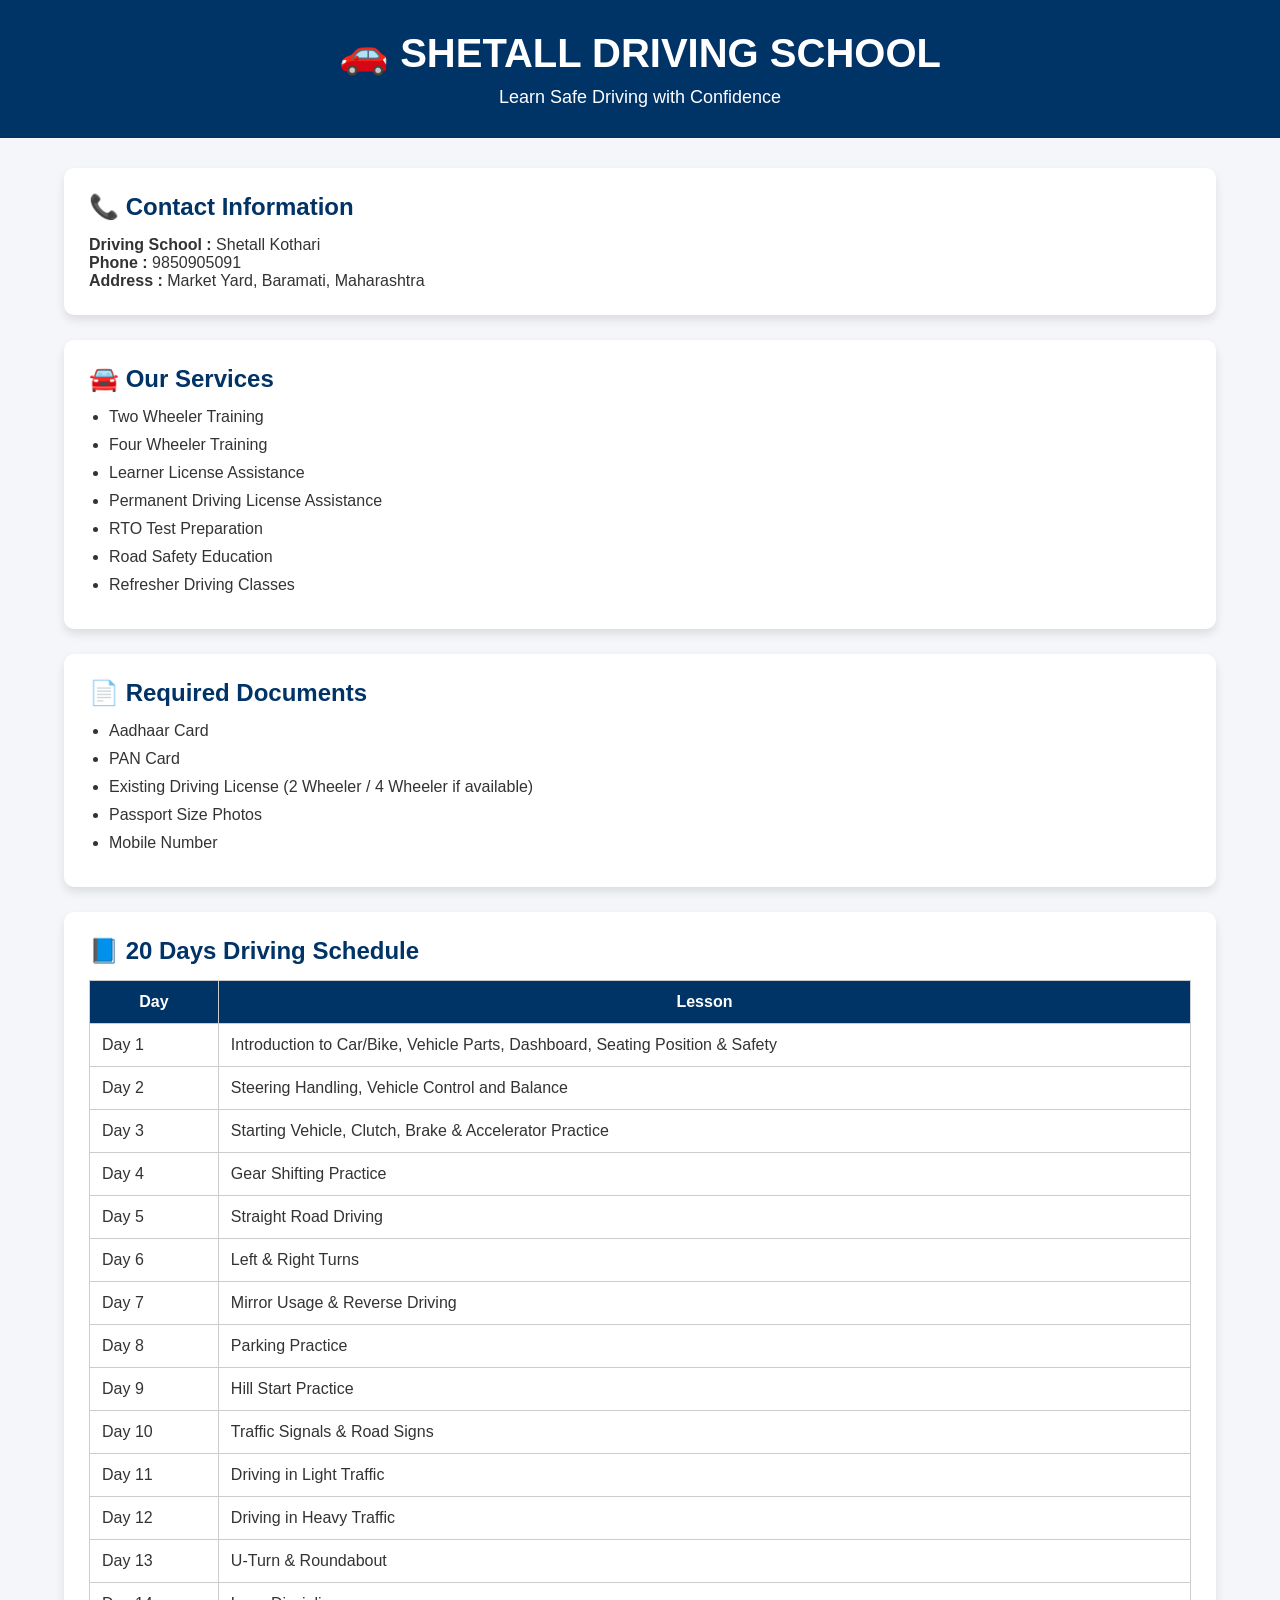
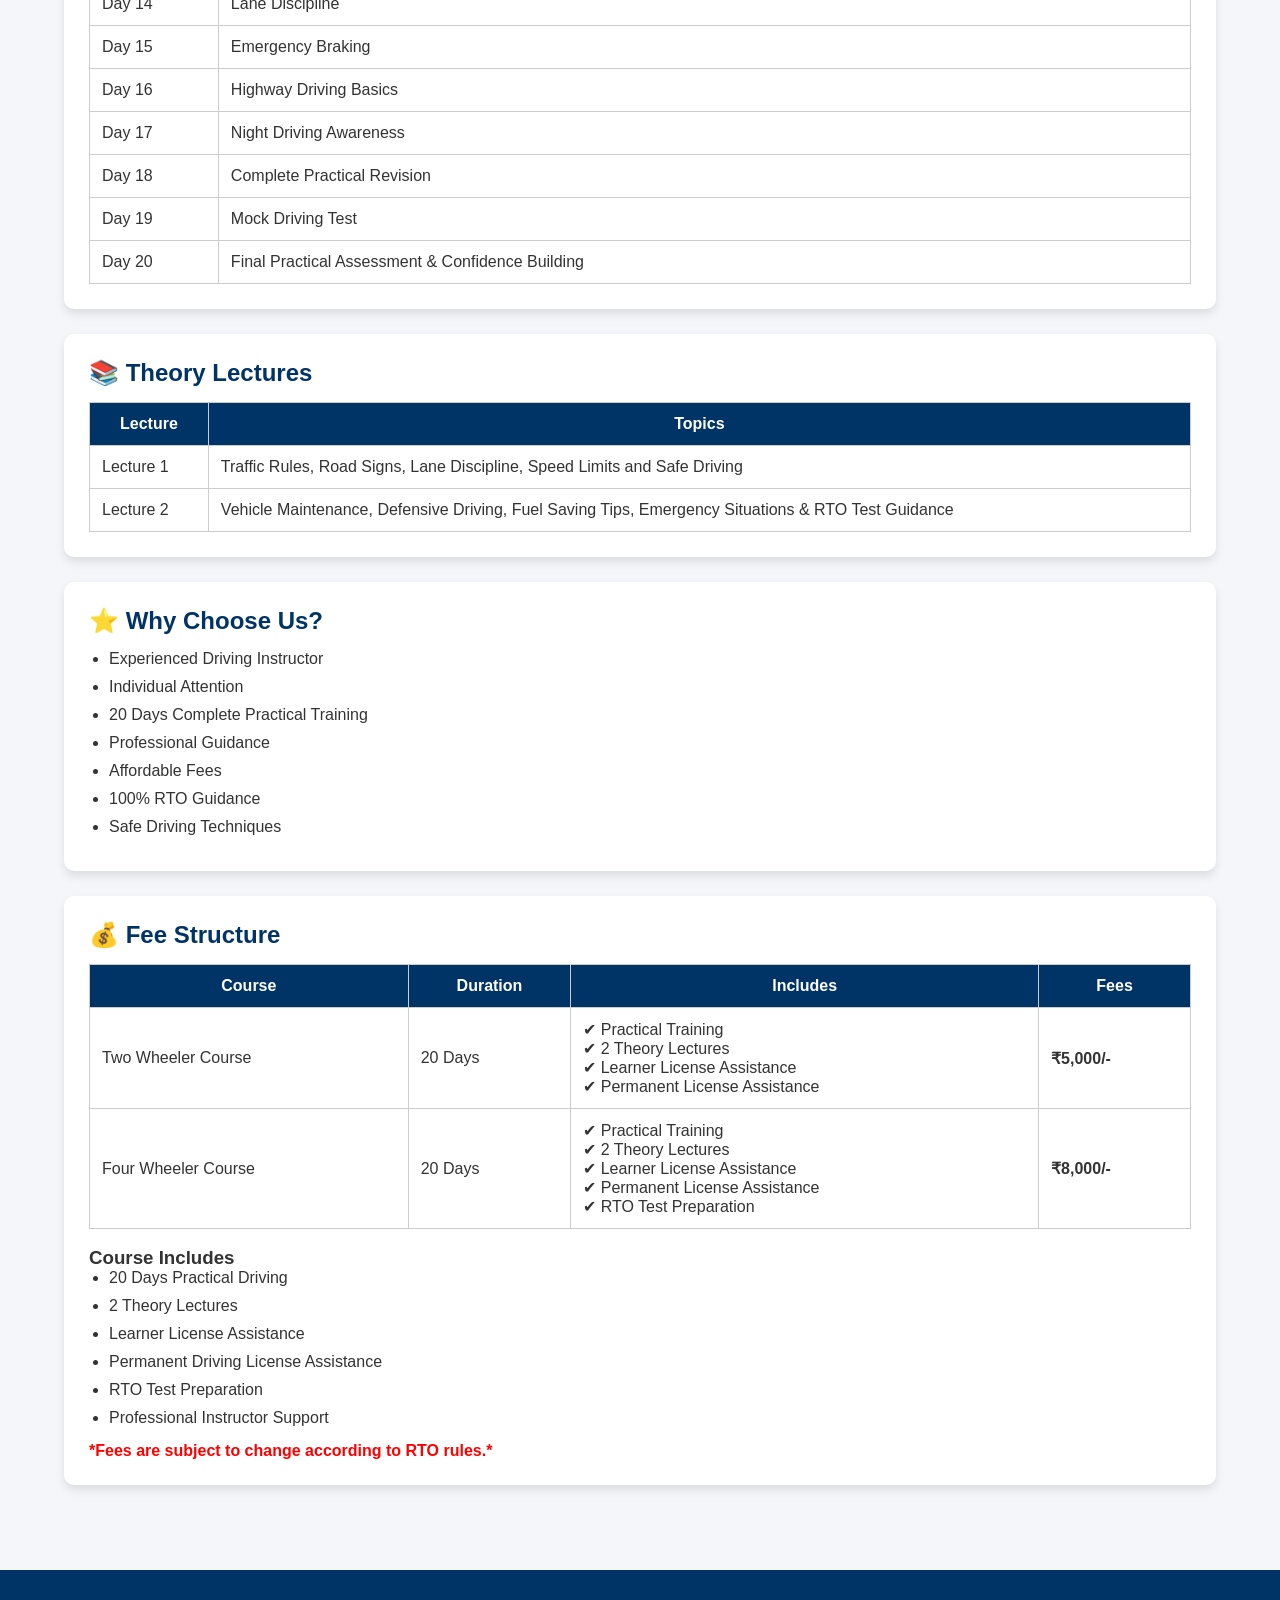
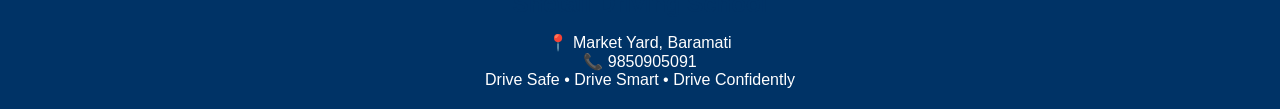
==== Desktop/WEBSITE/website01/index.html @ 8dd32e82 "donee" ====
<!DOCTYPE html>
<html lang="en">
<head>
<meta charset="UTF-8">
<meta name="viewport" content="width=device-width, initial-scale=1.0">
<title>Shetall Driving School</title>

<style>

*{
margin:0;
padding:0;
box-sizing:border-box;
font-family:Arial, sans-serif;
}

body{
background:#f4f6f9;
color:#333;
}

header{
background:#003366;
color:white;
padding:30px;
text-align:center;
}

header h1{
font-size:40px;
}

header p{
font-size:18px;
margin-top:10px;
}

.container{
width:90%;
max-width:1200px;
margin:auto;
padding:30px 0;
}

section{
background:white;
margin-bottom:25px;
padding:25px;
border-radius:10px;
box-shadow:0 5px 10px rgba(0,0,0,.1);
}

h2{
color:#003366;
margin-bottom:15px;
}

table{
width:100%;
border-collapse:collapse;
margin-top:15px;
}

table th,
table td{
border:1px solid #ccc;
padding:12px;
}

table th{
background:#003366;
color:white;
}

ul{
padding-left:20px;
}

li{
margin-bottom:10px;
}

footer{
background:#003366;
color:white;
text-align:center;
padding:20px;
margin-top:30px;
}

</style>

</head>

<body>

<header>

<h1>🚗 SHETALL DRIVING SCHOOL</h1>

<p>Learn Safe Driving with Confidence</p>

</header>

<div class="container">

<section>

<h2>📞 Contact Information</h2>

<p><strong>Driving School :</strong> Shetall Kothari</p>

<p><strong>Phone :</strong> 9850905091</p>

<p><strong>Address :</strong> Market Yard, Baramati, Maharashtra</p>

</section>

<section>

<h2>🚘 Our Services</h2>

<ul>

<li>Two Wheeler Training</li>

<li>Four Wheeler Training</li>

<li>Learner License Assistance</li>

<li>Permanent Driving License Assistance</li>

<li>RTO Test Preparation</li>

<li>Road Safety Education</li>

<li>Refresher Driving Classes</li>

</ul>

</section>

<section>

<h2>📄 Required Documents</h2>

<ul>

<li>Aadhaar Card</li>

<li>PAN Card</li>

<li>Existing Driving License (2 Wheeler / 4 Wheeler if available)</li>

<li>Passport Size Photos</li>

<li>Mobile Number</li>

</ul>

</section>

<section>

<h2>📘 20 Days Driving Schedule</h2>

<table>

<tr>

<th>Day</th>

<th>Lesson</th>

</tr>

<tr><td>Day 1</td><td>Introduction to Car/Bike, Vehicle Parts, Dashboard, Seating Position & Safety</td></tr>

<tr><td>Day 2</td><td>Steering Handling, Vehicle Control and Balance</td></tr>

<tr><td>Day 3</td><td>Starting Vehicle, Clutch, Brake & Accelerator Practice</td></tr>

<tr><td>Day 4</td><td>Gear Shifting Practice</td></tr>

<tr><td>Day 5</td><td>Straight Road Driving</td></tr>

<tr><td>Day 6</td><td>Left & Right Turns</td></tr>

<tr><td>Day 7</td><td>Mirror Usage & Reverse Driving</td></tr>

<tr><td>Day 8</td><td>Parking Practice</td></tr>

<tr><td>Day 9</td><td>Hill Start Practice</td></tr>

<tr><td>Day 10</td><td>Traffic Signals & Road Signs</td></tr>

<tr><td>Day 11</td><td>Driving in Light Traffic</td></tr>

<tr><td>Day 12</td><td>Driving in Heavy Traffic</td></tr>

<tr><td>Day 13</td><td>U-Turn & Roundabout</td></tr>

<tr><td>Day 14</td><td>Lane Discipline</td></tr>

<tr><td>Day 15</td><td>Emergency Braking</td></tr>

<tr><td>Day 16</td><td>Highway Driving Basics</td></tr>

<tr><td>Day 17</td><td>Night Driving Awareness</td></tr>

<tr><td>Day 18</td><td>Complete Practical Revision</td></tr>

<tr><td>Day 19</td><td>Mock Driving Test</td></tr>

<tr><td>Day 20</td><td>Final Practical Assessment & Confidence Building</td></tr>

</table>

</section>

<section>

<h2>📚 Theory Lectures</h2>

<table>

<tr>

<th>Lecture</th>

<th>Topics</th>

</tr>

<tr>

<td>Lecture 1</td>

<td>Traffic Rules, Road Signs, Lane Discipline, Speed Limits and Safe Driving</td>

</tr>

<tr>

<td>Lecture 2</td>

<td>Vehicle Maintenance, Defensive Driving, Fuel Saving Tips, Emergency Situations & RTO Test Guidance</td>

</tr>

</table>

</section>

<section>

<h2>⭐ Why Choose Us?</h2>

<ul>

<li>Experienced Driving Instructor</li>

<li>Individual Attention</li>

<li>20 Days Complete Practical Training</li>

<li>Professional Guidance</li>

<li>Affordable Fees</li>

<li>100% RTO Guidance</li>

<li>Safe Driving Techniques</li>

</ul>

</section>

<section>

<h2>💰 Fee Structure</h2>

<table>

<tr>

<th>Course</th>

<th>Duration</th>

<th>Includes</th>

<th>Fees</th>

</tr>

<tr>

<td>Two Wheeler Course</td>

<td>20 Days</td>

<td>

✔ Practical Training<br>

✔ 2 Theory Lectures<br>

✔ Learner License Assistance<br>

✔ Permanent License Assistance

</td>

<td><strong>₹5,000/-</strong></td>

</tr>

<tr>

<td>Four Wheeler Course</td>

<td>20 Days</td>

<td>

✔ Practical Training<br>

✔ 2 Theory Lectures<br>

✔ Learner License Assistance<br>

✔ Permanent License Assistance<br>

✔ RTO Test Preparation

</td>

<td><strong>₹8,000/-</strong></td>

</tr>

</table>

<br>

<h3>Course Includes</h3>

<ul>

<li>20 Days Practical Driving</li>

<li>2 Theory Lectures</li>

<li>Learner License Assistance</li>

<li>Permanent Driving License Assistance</li>

<li>RTO Test Preparation</li>

<li>Professional Instructor Support</li>

</ul>

<p style="color:red;font-weight:bold;margin-top:15px;">

*Fees are subject to change according to RTO rules.*

</p>

</section>

</div>

<footer>

<h2>Shetall Driving School</h2>

<p>📍 Market Yard, Baramati</p>

<p>📞 9850905091</p>

<p>Drive Safe • Drive Smart • Drive Confidently</p>

</footer>

</body>

</html>
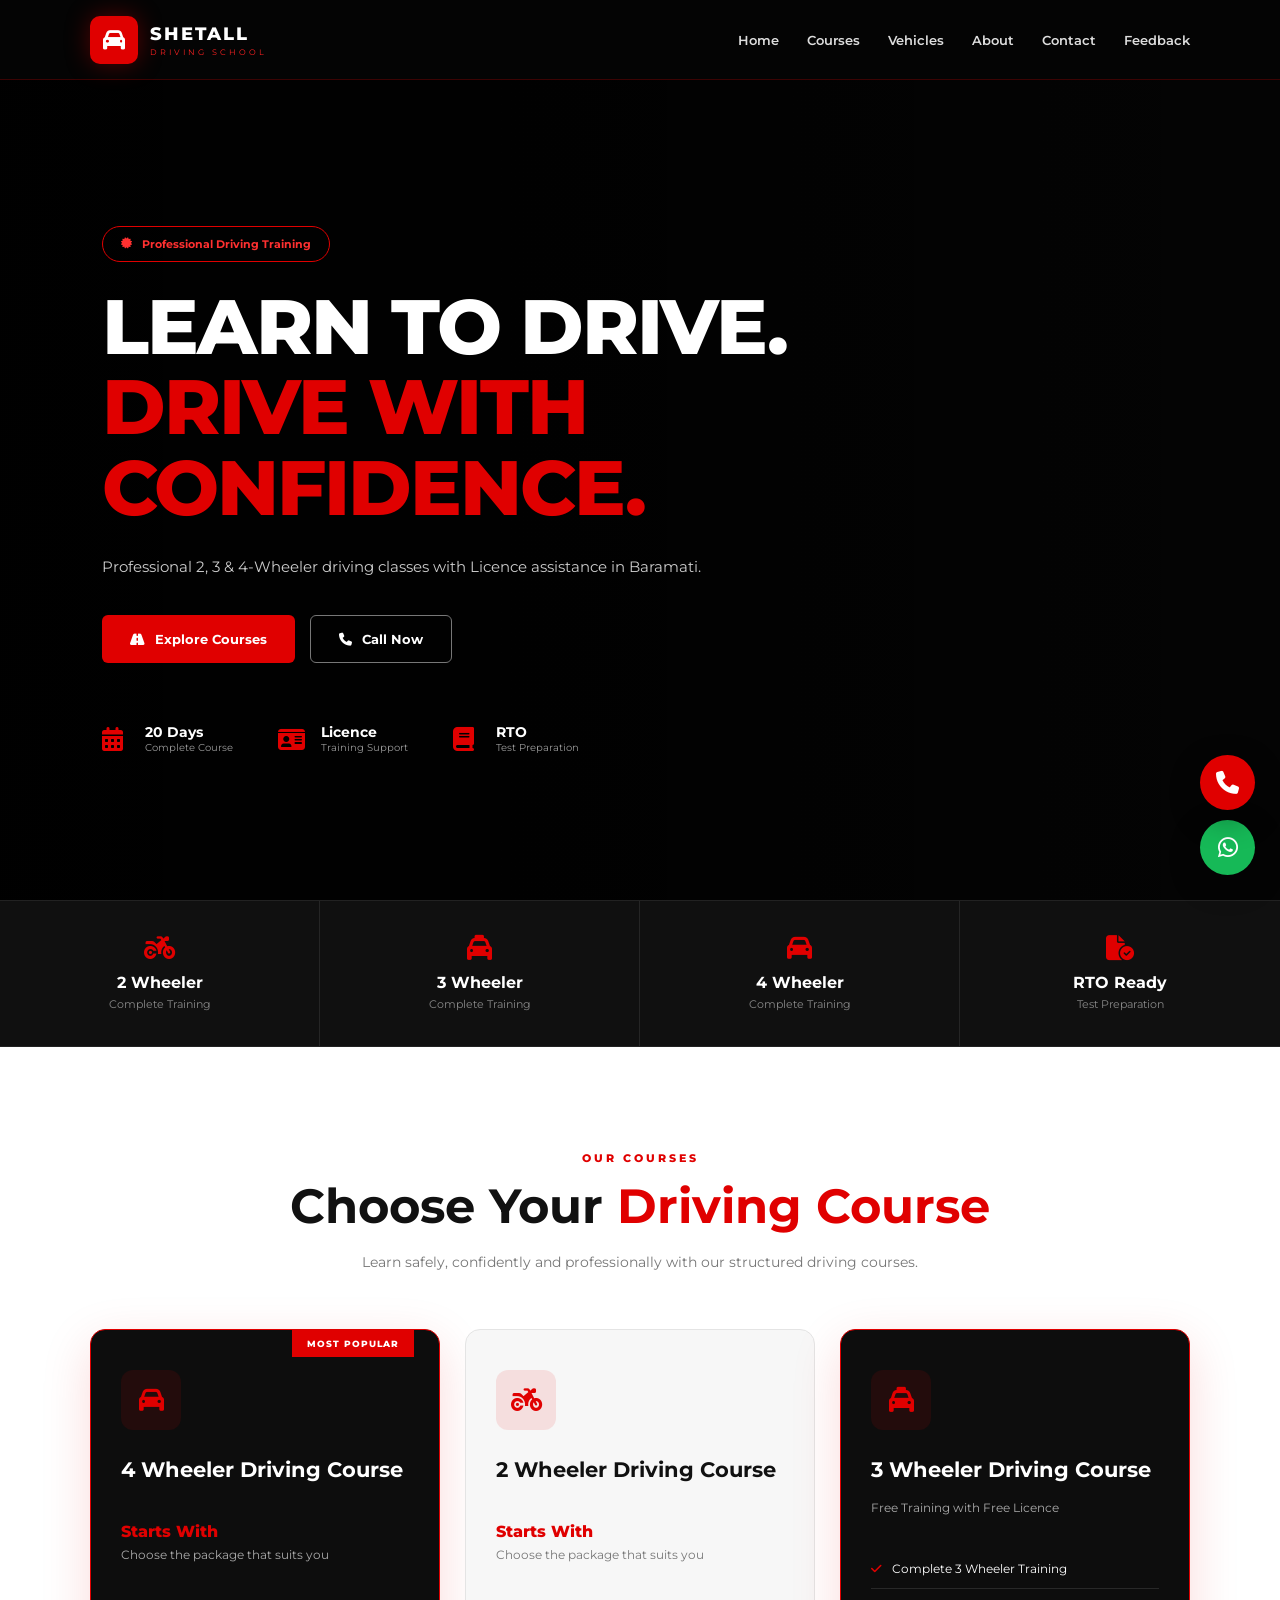
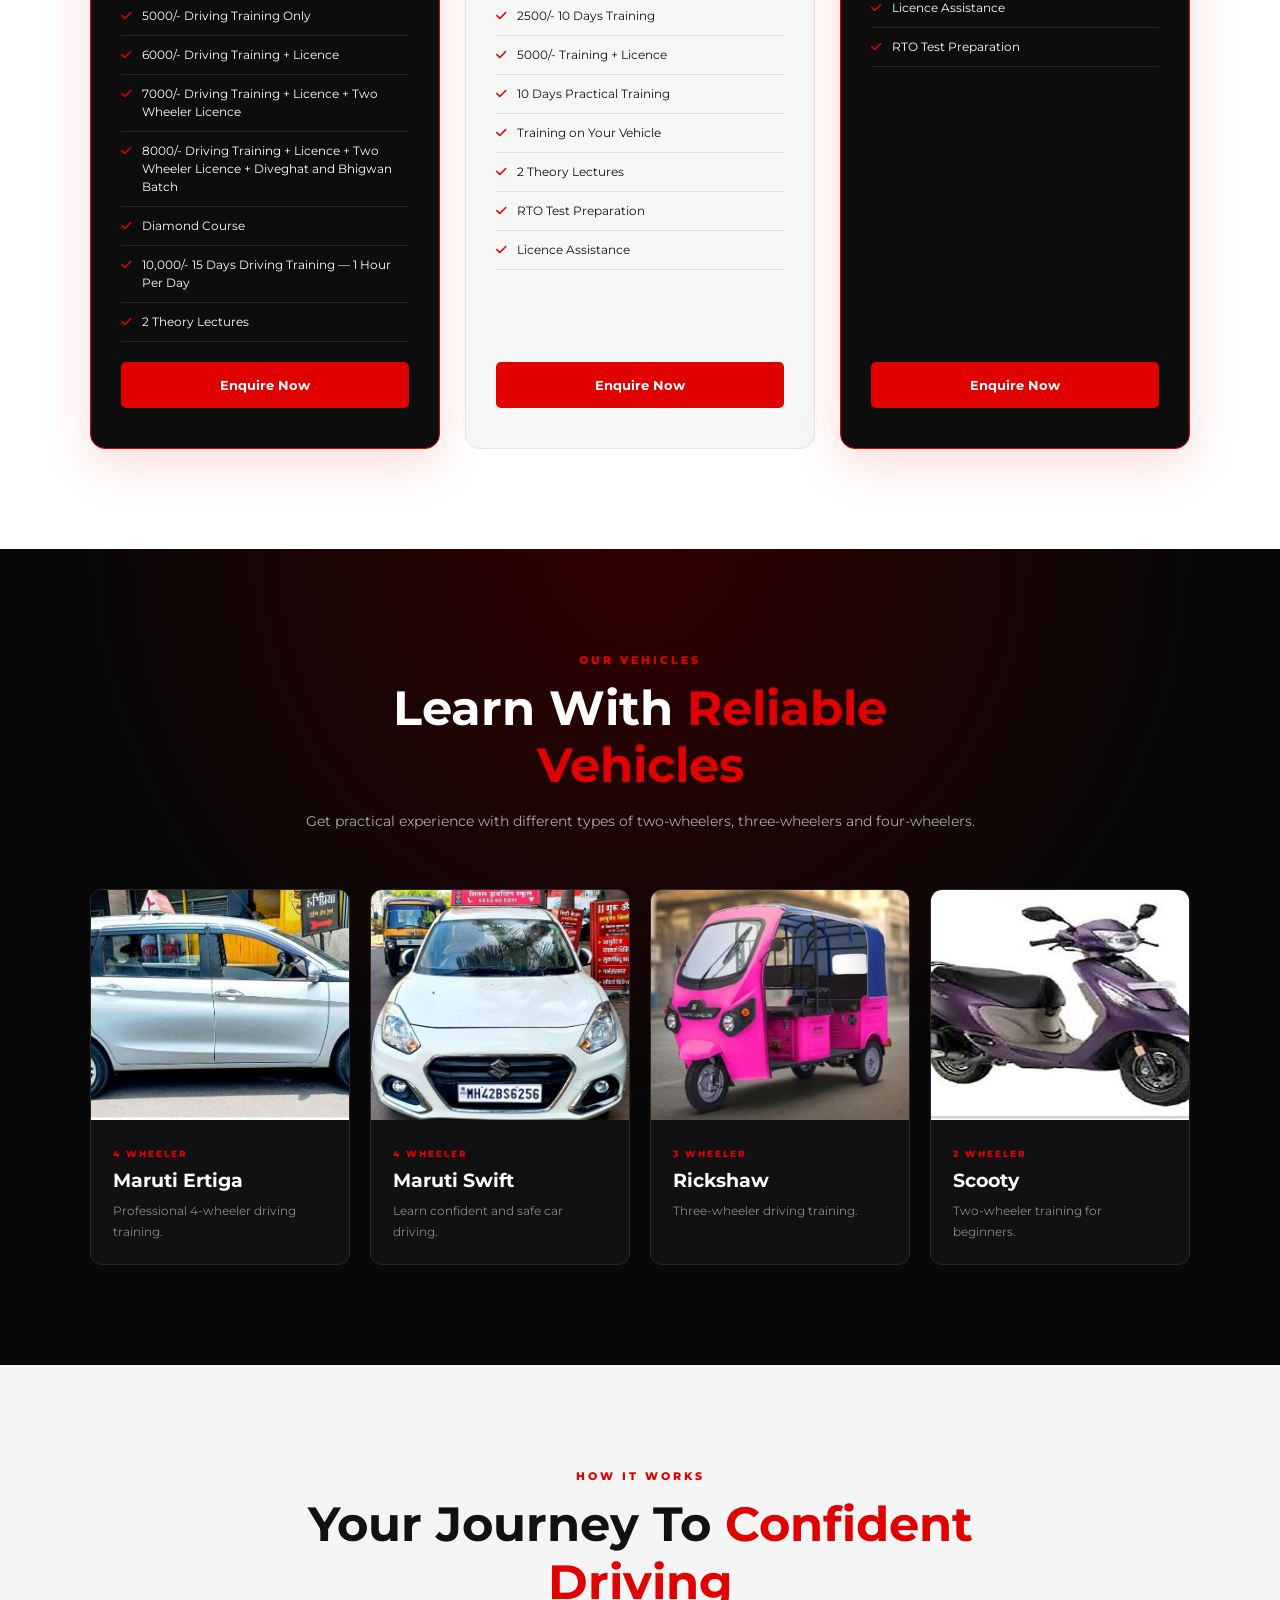
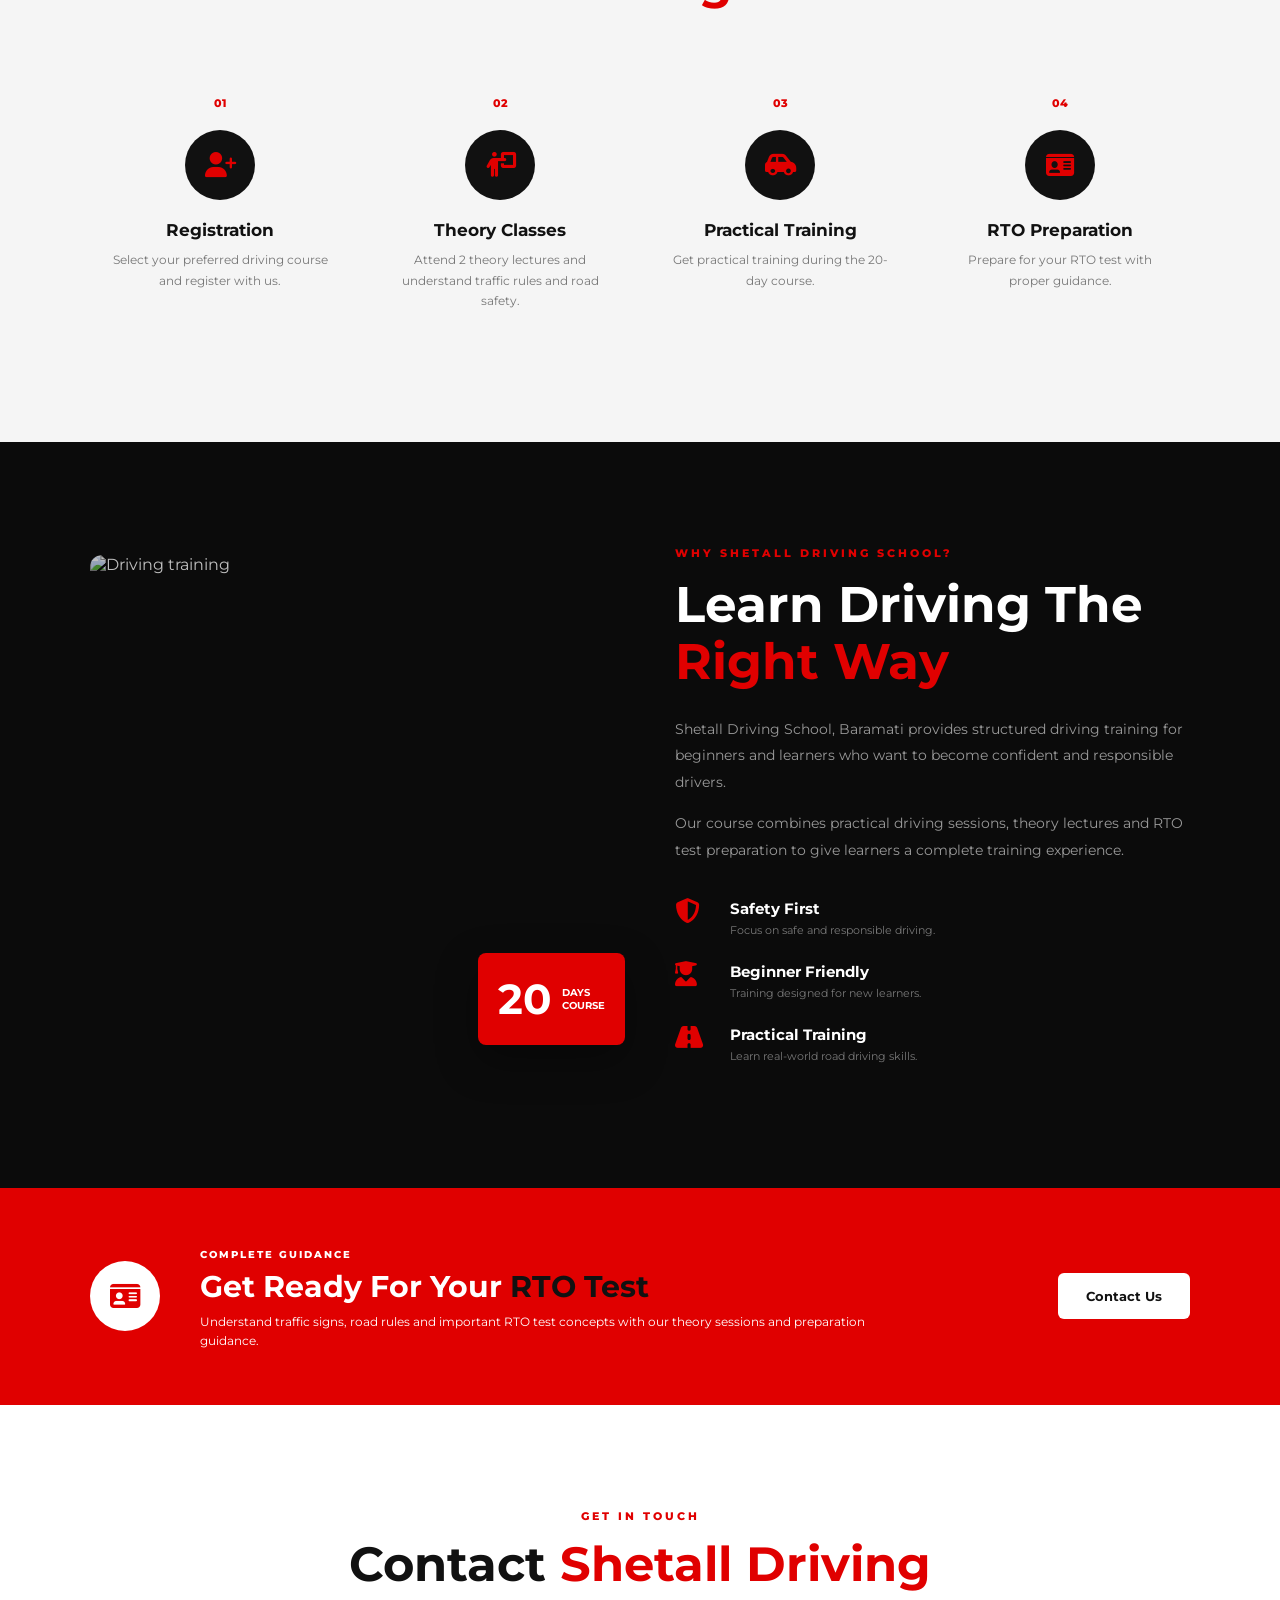
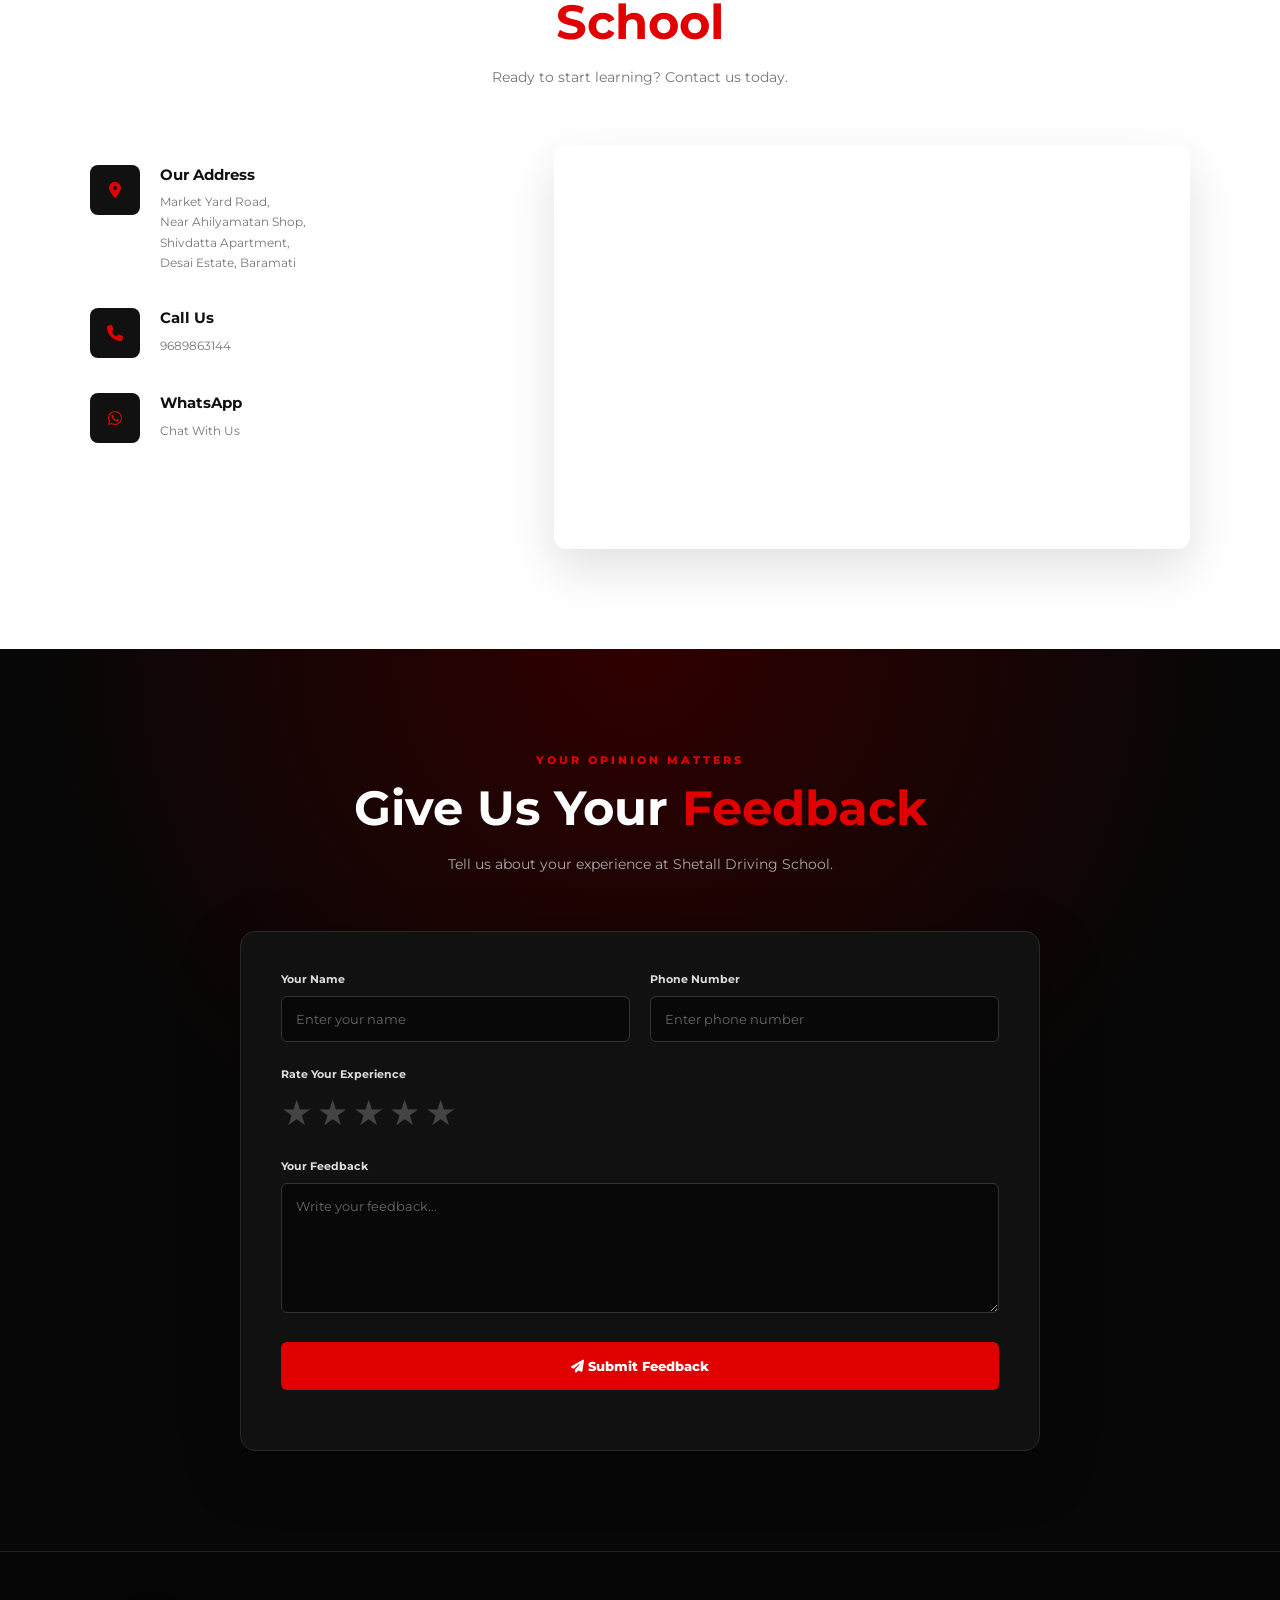
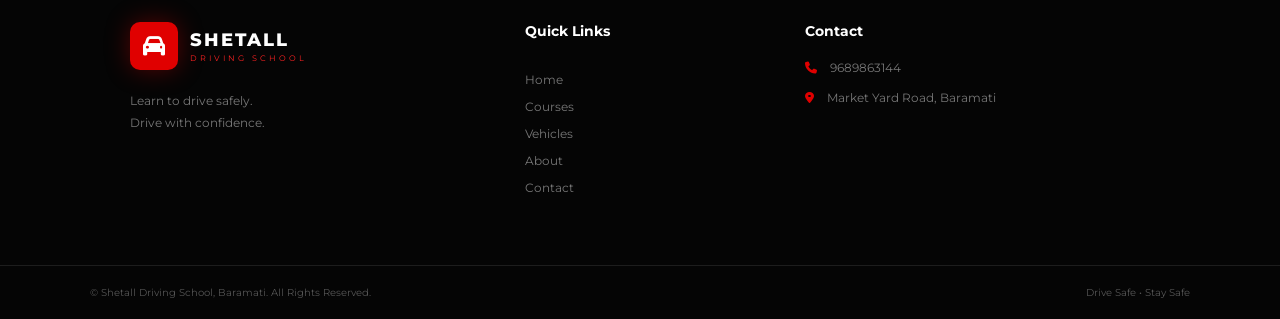
==== commit ad4cde4e: "Website driving school" ====
--- a/Desktop/WEBSITE/website01/index.html
+++ b/Desktop/WEBSITE/website01/index.html
@@ -1,389 +1,1554 @@
 <!DOCTYPE html>
 <html lang="en">
+
 <head>
-<meta charset="UTF-8">
-<meta name="viewport" content="width=device-width, initial-scale=1.0">
-<title>Shetall Driving School</title>
-
-<style>
-
-*{
-margin:0;
-padding:0;
-box-sizing:border-box;
-font-family:Arial, sans-serif;
-}
-
-body{
-background:#f4f6f9;
-color:#333;
-}
-
-header{
-background:#003366;
-color:white;
-padding:30px;
-text-align:center;
-}
-
-header h1{
-font-size:40px;
-}
-
-header p{
-font-size:18px;
-margin-top:10px;
-}
-
-.container{
-width:90%;
-max-width:1200px;
-margin:auto;
-padding:30px 0;
-}
-
-section{
-background:white;
-margin-bottom:25px;
-padding:25px;
-border-radius:10px;
-box-shadow:0 5px 10px rgba(0,0,0,.1);
-}
-
-h2{
-color:#003366;
-margin-bottom:15px;
-}
-
-table{
-width:100%;
-border-collapse:collapse;
-margin-top:15px;
-}
-
-table th,
-table td{
-border:1px solid #ccc;
-padding:12px;
-}
-
-table th{
-background:#003366;
-color:white;
-}
-
-ul{
-padding-left:20px;
-}
-
-li{
-margin-bottom:10px;
-}
-
-footer{
-background:#003366;
-color:white;
-text-align:center;
-padding:20px;
-margin-top:30px;
-}
-
-</style>
+
+    <meta charset="UTF-8">
+    <meta name="viewport" content="width=device-width, initial-scale=1.0">
+
+    <title>Shetall Driving School | Baramati</title>
+
+    <meta name="description"
+        content="Shetall Driving School Baramati - 2 Wheeler, 3 Wheeler and 4 Wheeler Driving Classes with Licence Assistance. 20 Days Course and RTO Test Preparation.">
+
+    <!-- Google Fonts -->
+    <link rel="preconnect" href="https://fonts.googleapis.com">
+    <link rel="preconnect" href="https://fonts.gstatic.com" crossorigin>
+
+    <link
+        href="https://fonts.googleapis.com/css2?family=Montserrat:wght@400;500;600;700;800&display=swap"
+        rel="stylesheet">
+
+    <!-- Font Awesome -->
+    <link
+        rel="stylesheet"
+        href="https://cdnjs.cloudflare.com/ajax/libs/font-awesome/6.5.2/css/all.min.css">
+
+    <!-- Main CSS -->
+    <link rel="stylesheet" href="style.css">
 
 </head>
 
+
 <body>
 
-<header>
-
-<h1>🚗 SHETALL DRIVING SCHOOL</h1>
-
-<p>Learn Safe Driving with Confidence</p>
+
+<!-- =====================================================
+     NAVBAR
+===================================================== -->
+
+<header class="navbar">
+
+    <div class="logo">
+
+        <span class="logo-icon">
+            <i class="fa-solid fa-car"></i>
+        </span>
+
+        <div>
+            <h2>SHETALL</h2>
+            <small>DRIVING SCHOOL</small>
+        </div>
+
+    </div>
+
+
+    <nav id="navMenu">
+
+        <a href="#home">Home</a>
+        <a href="#courses">Courses</a>
+        <a href="#vehicles">Vehicles</a>
+        <a href="#about">About</a>
+        <a href="#contact">Contact</a>
+        <a href="#feedback">Feedback</a>
+
+    </nav>
+
+
+    <!-- Mobile Menu Button -->
+    <button
+        class="menu-btn"
+        type="button"
+        onclick="toggleMenu()"
+        aria-label="Open navigation menu">
+
+        <i class="fa-solid fa-bars"></i>
+
+    </button>
 
 </header>
 
-<div class="container">
-
-<section>
-
-<h2>📞 Contact Information</h2>
-
-<p><strong>Driving School :</strong> Shetall Kothari</p>
-
-<p><strong>Phone :</strong> 9850905091</p>
-
-<p><strong>Address :</strong> Market Yard, Baramati, Maharashtra</p>
+
+
+<!-- =====================================================
+     HERO
+===================================================== -->
+
+<section id="home" class="hero">
+
+    <div class="hero-overlay"></div>
+
+
+    <div class="hero-content">
+
+        <div class="badge">
+
+            <i class="fa-solid fa-certificate"></i>
+
+            Professional Driving Training
+
+        </div>
+
+
+        <h1>
+
+            LEARN TO DRIVE.<br>
+
+            <span>DRIVE WITH CONFIDENCE.</span>
+
+        </h1>
+
+
+        <p>
+
+            Professional 2, 3 & 4-Wheeler driving classes
+            with Licence assistance in Baramati.
+
+        </p>
+
+
+        <div class="hero-buttons">
+
+            <a href="#courses" class="btn primary-btn">
+
+                <i class="fa-solid fa-road"></i>
+
+                Explore Courses
+
+            </a>
+
+
+            <a href="tel:9689863144" class="btn outline-btn">
+
+                <i class="fa-solid fa-phone"></i>
+
+                Call Now
+
+            </a>
+
+        </div>
+
+
+        <div class="hero-features">
+
+
+            <div>
+
+                <i class="fa-solid fa-calendar-days"></i>
+
+                <strong>20 Days</strong>
+
+                <span>Complete Course</span>
+
+            </div>
+
+
+            <div>
+
+                <i class="fa-solid fa-id-card"></i>
+
+                <strong>Licence</strong>
+
+                <span>Training Support</span>
+
+            </div>
+
+
+            <div>
+
+                <i class="fa-solid fa-book"></i>
+
+                <strong>RTO</strong>
+
+                <span>Test Preparation</span>
+
+            </div>
+
+
+        </div>
+
+    </div>
 
 </section>
 
-<section>
-
-<h2>🚘 Our Services</h2>
-
-<ul>
-
-<li>Two Wheeler Training</li>
-
-<li>Four Wheeler Training</li>
-
-<li>Learner License Assistance</li>
-
-<li>Permanent Driving License Assistance</li>
-
-<li>RTO Test Preparation</li>
-
-<li>Road Safety Education</li>
-
-<li>Refresher Driving Classes</li>
-
-</ul>
+
+
+<!-- =====================================================
+     STATS
+===================================================== -->
+
+<section class="stats">
+
+
+    <div class="stat-box">
+
+        <i class="fa-solid fa-motorcycle"></i>
+
+        <h3>2 Wheeler</h3>
+
+        <p>Complete Training</p>
+
+    </div>
+
+
+    <div class="stat-box">
+
+        <i class="fa-solid fa-taxi"></i>
+
+        <h3>3 Wheeler</h3>
+
+        <p>Complete Training</p>
+
+    </div>
+
+
+    <div class="stat-box">
+
+        <i class="fa-solid fa-car"></i>
+
+        <h3>4 Wheeler</h3>
+
+        <p>Complete Training</p>
+
+    </div>
+
+
+    <div class="stat-box">
+
+        <i class="fa-solid fa-file-circle-check"></i>
+
+        <h3>RTO Ready</h3>
+
+        <p>Test Preparation</p>
+
+    </div>
+
 
 </section>
 
-<section>
-
-<h2>📄 Required Documents</h2>
-
-<ul>
-
-<li>Aadhaar Card</li>
-
-<li>PAN Card</li>
-
-<li>Existing Driving License (2 Wheeler / 4 Wheeler if available)</li>
-
-<li>Passport Size Photos</li>
-
-<li>Mobile Number</li>
-
-</ul>
+
+
+<!-- =====================================================
+     COURSES
+===================================================== -->
+
+<section id="courses" class="section">
+
+
+    <div class="section-heading">
+
+        <span>OUR COURSES</span>
+
+        <h2>
+            Choose Your <strong>Driving Course</strong>
+        </h2>
+
+        <p>
+            Learn safely, confidently and professionally
+            with our structured driving courses.
+        </p>
+
+    </div>
+
+
+
+    <div class="course-container">
+
+
+        <!-- ================= 4 WHEELER ================= -->
+
+        <div class="course-card featured">
+
+            <div class="popular">
+                MOST POPULAR
+            </div>
+
+
+            <div class="course-icon">
+
+                <i class="fa-solid fa-car"></i>
+
+            </div>
+
+
+            <h3>
+                4 Wheeler Driving Course
+            </h3>
+
+
+            <div class="price">
+                <span>Starts With</span>
+            </div>
+
+
+            <p class="course-subtitle">
+                Choose the package that suits you
+            </p>
+
+
+            <ul>
+
+
+                <li>
+
+                    <i class="fa-solid fa-check"></i>
+
+                    5000/- Driving Training Only
+
+                </li>
+
+
+                <li>
+
+                    <i class="fa-solid fa-check"></i>
+
+                    6000/- Driving Training + Licence
+
+                </li>
+
+
+                <li>
+
+                    <i class="fa-solid fa-check"></i>
+
+                    7000/- Driving Training + Licence
+                    + Two Wheeler Licence
+
+                </li>
+
+
+                <li>
+
+                    <i class="fa-solid fa-check"></i>
+
+                    8000/- Driving Training + Licence
+                    + Two Wheeler Licence
+                    + Diveghat and Bhigwan Batch
+
+                </li>
+
+
+                <li>
+
+                    <i class="fa-solid fa-check"></i>
+
+                    Diamond Course
+
+                </li>
+
+
+                <li>
+
+                    <i class="fa-solid fa-check"></i>
+
+                    10,000/- 15 Days Driving Training
+                    — 1 Hour Per Day
+
+                </li>
+
+
+                <li>
+
+                    <i class="fa-solid fa-check"></i>
+
+                    2 Theory Lectures
+
+                </li>
+
+
+            </ul>
+
+
+            <a href="tel:9689863144" class="course-btn">
+
+                Enquire Now
+
+            </a>
+
+        </div>
+
+
+
+        <!-- ================= 2 WHEELER ================= -->
+
+        <div class="course-card">
+
+
+            <div class="course-icon">
+
+                <i class="fa-solid fa-motorcycle"></i>
+
+            </div>
+
+
+            <h3>
+                2 Wheeler Driving Course
+            </h3>
+
+
+            <div class="price">
+                <span>Starts With</span>
+            </div>
+
+
+            <p class="course-subtitle">
+                Choose the package that suits you
+            </p>
+
+
+            <ul>
+
+
+                <li>
+
+                    <i class="fa-solid fa-check"></i>
+
+                    2500/- 10 Days Training
+
+                </li>
+
+
+                <li>
+
+                    <i class="fa-solid fa-check"></i>
+
+                    5000/- Training + Licence
+
+                </li>
+
+
+                <li>
+
+                    <i class="fa-solid fa-check"></i>
+
+                    10 Days Practical Training
+
+                </li>
+
+
+                <li>
+
+                    <i class="fa-solid fa-check"></i>
+
+                    Training on Your Vehicle
+
+                </li>
+
+
+                <li>
+
+                    <i class="fa-solid fa-check"></i>
+
+                    2 Theory Lectures
+
+                </li>
+
+
+                <li>
+
+                    <i class="fa-solid fa-check"></i>
+
+                    RTO Test Preparation
+
+                </li>
+
+
+                <li>
+
+                    <i class="fa-solid fa-check"></i>
+
+                    Licence Assistance
+
+                </li>
+
+
+            </ul>
+
+
+            <a href="tel:9689863144" class="course-btn">
+
+                Enquire Now
+
+            </a>
+
+        </div>
+
+
+
+        <!-- ================= 3 WHEELER ================= -->
+
+        <div class="course-card featured">
+
+
+            <div class="course-icon">
+
+                <i class="fa-solid fa-taxi"></i>
+
+            </div>
+
+
+            <h3>
+                3 Wheeler Driving Course
+            </h3>
+
+
+            <p class="course-subtitle">
+
+                Free Training with Free Licence
+
+            </p>
+
+
+            <ul>
+
+                <li>
+
+                    <i class="fa-solid fa-check"></i>
+
+                    Complete 3 Wheeler Training
+
+                </li>
+
+
+                <li>
+
+                    <i class="fa-solid fa-check"></i>
+
+                    Licence Assistance
+
+                </li>
+
+
+                <li>
+
+                    <i class="fa-solid fa-check"></i>
+
+                    RTO Test Preparation
+
+                </li>
+
+            </ul>
+
+
+            <a href="tel:9689863144" class="course-btn">
+
+                Enquire Now
+
+            </a>
+
+        </div>
+
+
+    </div>
 
 </section>
 
-<section>
-
-<h2>📘 20 Days Driving Schedule</h2>
-
-<table>
-
-<tr>
-
-<th>Day</th>
-
-<th>Lesson</th>
-
-</tr>
-
-<tr><td>Day 1</td><td>Introduction to Car/Bike, Vehicle Parts, Dashboard, Seating Position & Safety</td></tr>
-
-<tr><td>Day 2</td><td>Steering Handling, Vehicle Control and Balance</td></tr>
-
-<tr><td>Day 3</td><td>Starting Vehicle, Clutch, Brake & Accelerator Practice</td></tr>
-
-<tr><td>Day 4</td><td>Gear Shifting Practice</td></tr>
-
-<tr><td>Day 5</td><td>Straight Road Driving</td></tr>
-
-<tr><td>Day 6</td><td>Left & Right Turns</td></tr>
-
-<tr><td>Day 7</td><td>Mirror Usage & Reverse Driving</td></tr>
-
-<tr><td>Day 8</td><td>Parking Practice</td></tr>
-
-<tr><td>Day 9</td><td>Hill Start Practice</td></tr>
-
-<tr><td>Day 10</td><td>Traffic Signals & Road Signs</td></tr>
-
-<tr><td>Day 11</td><td>Driving in Light Traffic</td></tr>
-
-<tr><td>Day 12</td><td>Driving in Heavy Traffic</td></tr>
-
-<tr><td>Day 13</td><td>U-Turn & Roundabout</td></tr>
-
-<tr><td>Day 14</td><td>Lane Discipline</td></tr>
-
-<tr><td>Day 15</td><td>Emergency Braking</td></tr>
-
-<tr><td>Day 16</td><td>Highway Driving Basics</td></tr>
-
-<tr><td>Day 17</td><td>Night Driving Awareness</td></tr>
-
-<tr><td>Day 18</td><td>Complete Practical Revision</td></tr>
-
-<tr><td>Day 19</td><td>Mock Driving Test</td></tr>
-
-<tr><td>Day 20</td><td>Final Practical Assessment & Confidence Building</td></tr>
-
-</table>
+
+
+<!-- =====================================================
+     VEHICLES
+===================================================== -->
+
+<section id="vehicles" class="vehicles-section">
+
+
+    <div class="section-heading light">
+
+        <span>OUR VEHICLES</span>
+
+        <h2>
+            Learn With <strong>Reliable Vehicles</strong>
+        </h2>
+
+        <p>
+
+            Get practical experience with different
+            types of two-wheelers, three-wheelers
+            and four-wheelers.
+
+        </p>
+
+    </div>
+
+
+
+    <div class="vehicle-grid">
+
+
+        <!-- ================= ERTIGA ================= -->
+
+        <div class="vehicle-card">
+
+
+            <div class="vehicle-image">
+
+                <img
+                    src="images/ertigasuzuki.jpeg"
+                    alt="Maruti Suzuki Ertiga Driving Training"
+                    loading="lazy">
+
+            </div>
+
+
+            <div class="vehicle-info">
+
+                <span>4 WHEELER</span>
+
+                <h3>
+                    Maruti Ertiga
+                </h3>
+
+                <p>
+                    Professional 4-wheeler
+                    driving training.
+                </p>
+
+            </div>
+
+        </div>
+
+
+
+        <!-- ================= SWIFT ================= -->
+
+        <div class="vehicle-card">
+
+
+            <div class="vehicle-image">
+
+                <img
+                    src="images/dizersuzuki.jpeg"
+                    alt="Maruti Suzuki Swift Automatic Driving Training"
+                    loading="lazy">
+
+            </div>
+
+
+            <div class="vehicle-info">
+
+                <span>4 WHEELER</span>
+
+                <h3>
+                    Maruti Swift
+                </h3>
+
+                <p>
+                    Learn confident and safe
+                    car driving.
+                </p>
+
+            </div>
+
+        </div>
+
+
+
+        <!-- ================= RICKSHAW ================= -->
+
+        <div class="vehicle-card">
+
+
+            <div class="vehicle-image">
+
+                <img
+                    src="images/rickshaw.jpeg"
+                    alt="Rickshaw Driving Training"
+                    loading="lazy">
+
+            </div>
+
+
+            <div class="vehicle-info">
+
+                <span>3 WHEELER</span>
+
+                <h3>
+                    Rickshaw
+                </h3>
+
+                <p>
+                    Three-wheeler driving training.
+                </p>
+
+            </div>
+
+        </div>
+
+
+
+        <!-- ================= SCOOTY ================= -->
+
+        <div class="vehicle-card">
+
+
+            <div class="vehicle-image">
+
+                <img
+                    src="images/scooty.jpg"
+                    alt="Scooty Driving Training"
+                    loading="lazy">
+
+            </div>
+
+
+            <div class="vehicle-info">
+
+                <span>2 WHEELER</span>
+
+                <h3>
+                    Scooty
+                </h3>
+
+                <p>
+                    Two-wheeler training
+                    for beginners.
+                </p>
+
+            </div>
+
+        </div>
+
+
+    </div>
 
 </section>
 
-<section>
-
-<h2>📚 Theory Lectures</h2>
-
-<table>
-
-<tr>
-
-<th>Lecture</th>
-
-<th>Topics</th>
-
-</tr>
-
-<tr>
-
-<td>Lecture 1</td>
-
-<td>Traffic Rules, Road Signs, Lane Discipline, Speed Limits and Safe Driving</td>
-
-</tr>
-
-<tr>
-
-<td>Lecture 2</td>
-
-<td>Vehicle Maintenance, Defensive Driving, Fuel Saving Tips, Emergency Situations & RTO Test Guidance</td>
-
-</tr>
-
-</table>
+
+
+<!-- =====================================================
+     TRAINING PROCESS
+===================================================== -->
+
+<section class="section process-section">
+
+
+    <div class="section-heading">
+
+        <span>HOW IT WORKS</span>
+
+        <h2>
+            Your Journey To
+            <strong>Confident Driving</strong>
+        </h2>
+
+    </div>
+
+
+
+    <div class="process">
+
+
+        <div class="process-item">
+
+            <div class="process-number">
+                01
+            </div>
+
+            <i class="fa-solid fa-user-plus"></i>
+
+            <h3>
+                Registration
+            </h3>
+
+            <p>
+                Select your preferred driving
+                course and register with us.
+            </p>
+
+        </div>
+
+
+
+        <div class="process-item">
+
+            <div class="process-number">
+                02
+            </div>
+
+            <i class="fa-solid fa-person-chalkboard"></i>
+
+            <h3>
+                Theory Classes
+            </h3>
+
+            <p>
+                Attend 2 theory lectures and
+                understand traffic rules and
+                road safety.
+            </p>
+
+        </div>
+
+
+
+        <div class="process-item">
+
+            <div class="process-number">
+                03
+            </div>
+
+            <i class="fa-solid fa-car-side"></i>
+
+            <h3>
+                Practical Training
+            </h3>
+
+            <p>
+                Get practical training during
+                the 20-day course.
+            </p>
+
+        </div>
+
+
+
+        <div class="process-item">
+
+            <div class="process-number">
+                04
+            </div>
+
+            <i class="fa-solid fa-id-card"></i>
+
+            <h3>
+                RTO Preparation
+            </h3>
+
+            <p>
+                Prepare for your RTO test with
+                proper guidance.
+            </p>
+
+        </div>
+
+
+    </div>
 
 </section>
 
-<section>
-
-<h2>⭐ Why Choose Us?</h2>
-
-<ul>
-
-<li>Experienced Driving Instructor</li>
-
-<li>Individual Attention</li>
-
-<li>20 Days Complete Practical Training</li>
-
-<li>Professional Guidance</li>
-
-<li>Affordable Fees</li>
-
-<li>100% RTO Guidance</li>
-
-<li>Safe Driving Techniques</li>
-
-</ul>
+
+
+<!-- =====================================================
+     ABOUT
+===================================================== -->
+
+<section id="about" class="about-section">
+
+
+    <div class="about-image">
+
+        <img
+            src="https://images.unsplash.com/photo-1449965408869-eaa3f722e40d?auto=format&fit=crop&w=1400&q=85"
+            alt="Driving training"
+            loading="lazy">
+
+
+        <div class="experience-box">
+
+            <strong>20</strong>
+
+            <span>
+                DAYS<br>
+                COURSE
+            </span>
+
+        </div>
+
+    </div>
+
+
+
+    <div class="about-content">
+
+
+        <span class="red-title">
+            WHY SHETALL DRIVING SCHOOL?
+        </span>
+
+
+        <h2>
+
+            Learn Driving The
+            <strong>Right Way</strong>
+
+        </h2>
+
+
+        <p>
+
+            Shetall Driving School, Baramati provides
+            structured driving training for beginners
+            and learners who want to become confident
+            and responsible drivers.
+
+        </p>
+
+
+        <p>
+
+            Our course combines practical driving
+            sessions, theory lectures and RTO test
+            preparation to give learners a complete
+            training experience.
+
+        </p>
+
+
+
+        <div class="about-points">
+
+
+            <div>
+
+                <i class="fa-solid fa-shield-halved"></i>
+
+                <div>
+
+                    <h4>
+                        Safety First
+                    </h4>
+
+                    <p>
+                        Focus on safe and responsible driving.
+                    </p>
+
+                </div>
+
+            </div>
+
+
+
+            <div>
+
+                <i class="fa-solid fa-user-graduate"></i>
+
+                <div>
+
+                    <h4>
+                        Beginner Friendly
+                    </h4>
+
+                    <p>
+                        Training designed for new learners.
+                    </p>
+
+                </div>
+
+            </div>
+
+
+
+            <div>
+
+                <i class="fa-solid fa-road"></i>
+
+                <div>
+
+                    <h4>
+                        Practical Training
+                    </h4>
+
+                    <p>
+                        Learn real-world road driving skills.
+                    </p>
+
+                </div>
+
+            </div>
+
+
+        </div>
+
+    </div>
 
 </section>
 
-<section>
-
-<h2>💰 Fee Structure</h2>
-
-<table>
-
-<tr>
-
-<th>Course</th>
-
-<th>Duration</th>
-
-<th>Includes</th>
-
-<th>Fees</th>
-
-</tr>
-
-<tr>
-
-<td>Two Wheeler Course</td>
-
-<td>20 Days</td>
-
-<td>
-
-✔ Practical Training<br>
-
-✔ 2 Theory Lectures<br>
-
-✔ Learner License Assistance<br>
-
-✔ Permanent License Assistance
-
-</td>
-
-<td><strong>₹5,000/-</strong></td>
-
-</tr>
-
-<tr>
-
-<td>Four Wheeler Course</td>
-
-<td>20 Days</td>
-
-<td>
-
-✔ Practical Training<br>
-
-✔ 2 Theory Lectures<br>
-
-✔ Learner License Assistance<br>
-
-✔ Permanent License Assistance<br>
-
-✔ RTO Test Preparation
-
-</td>
-
-<td><strong>₹8,000/-</strong></td>
-
-</tr>
-
-</table>
-
-<br>
-
-<h3>Course Includes</h3>
-
-<ul>
-
-<li>20 Days Practical Driving</li>
-
-<li>2 Theory Lectures</li>
-
-<li>Learner License Assistance</li>
-
-<li>Permanent Driving License Assistance</li>
-
-<li>RTO Test Preparation</li>
-
-<li>Professional Instructor Support</li>
-
-</ul>
-
-<p style="color:red;font-weight:bold;margin-top:15px;">
-
-*Fees are subject to change according to RTO rules.*
-
-</p>
+
+
+<!-- =====================================================
+     RTO
+===================================================== -->
+
+<section class="rto-section">
+
+
+    <div class="rto-content">
+
+
+        <div class="rto-icon">
+
+            <i class="fa-solid fa-id-card"></i>
+
+        </div>
+
+
+
+        <div>
+
+            <span>
+                COMPLETE GUIDANCE
+            </span>
+
+            <h2>
+
+                Get Ready For Your
+                <strong>RTO Test</strong>
+
+            </h2>
+
+            <p>
+
+                Understand traffic signs, road rules
+                and important RTO test concepts with
+                our theory sessions and preparation
+                guidance.
+
+            </p>
+
+        </div>
+
+
+
+        <a
+            href="tel:9689863144"
+            class="btn white-btn">
+
+            Contact Us
+
+        </a>
+
+
+    </div>
 
 </section>
 
-</div>
+
+
+<!-- =====================================================
+     CONTACT
+===================================================== -->
+
+<section id="contact" class="section contact-section">
+
+
+    <div class="section-heading">
+
+        <span>GET IN TOUCH</span>
+
+        <h2>
+            Contact <strong>Shetall Driving School</strong>
+        </h2>
+
+        <p>
+            Ready to start learning? Contact us today.
+        </p>
+
+    </div>
+
+
+
+    <div class="contact-grid">
+
+
+        <!-- CONTACT INFORMATION -->
+
+        <div class="contact-info">
+
+
+            <div class="contact-item">
+
+                <div class="contact-icon">
+
+                    <i class="fa-solid fa-location-dot"></i>
+
+                </div>
+
+
+                <div>
+
+                    <h3>
+                        Our Address
+                    </h3>
+
+                    <p>
+
+                        Market Yard Road,<br>
+                        Near Ahilyamatan Shop,<br>
+                        Shivdatta Apartment,<br>
+                        Desai Estate, Baramati
+
+                    </p>
+
+                </div>
+
+            </div>
+
+
+
+            <div class="contact-item">
+
+                <div class="contact-icon">
+
+                    <i class="fa-solid fa-phone"></i>
+
+                </div>
+
+
+                <div>
+
+                    <h3>
+                        Call Us
+                    </h3>
+
+                    <a href="tel:9689863144">
+
+                        9689863144
+
+                    </a>
+
+                </div>
+
+            </div>
+
+
+
+            <div class="contact-item">
+
+                <div class="contact-icon">
+
+                    <i class="fa-brands fa-whatsapp"></i>
+
+                </div>
+
+
+                <div>
+
+                    <h3>
+                        WhatsApp
+                    </h3>
+
+                    <a
+                        href="https://wa.me/919689863144"
+                        target="_blank"
+                        rel="noopener">
+
+                        Chat With Us
+
+                    </a>
+
+                </div>
+
+            </div>
+
+
+        </div>
+
+
+
+        <!-- GOOGLE MAP -->
+
+        <div class="map-container">
+
+            <iframe
+                src="https://www.google.com/maps?q=Market%20Yard%20Road%2C%20Near%20Ahilyamatan%20Shop%2C%20Shivdatta%20Apartment%2C%20Desai%20Estate%2C%20Baramati&output=embed"
+                loading="lazy"
+                allowfullscreen
+                title="Shetall Driving School Location">
+            </iframe>
+
+        </div>
+
+
+    </div>
+
+</section>
+
+
+
+<!-- =====================================================
+     FEEDBACK
+===================================================== -->
+
+<section id="feedback" class="feedback-section">
+
+
+    <div class="feedback-container">
+
+
+        <div class="section-heading light">
+
+            <span>
+                YOUR OPINION MATTERS
+            </span>
+
+            <h2>
+                Give Us Your <strong>Feedback</strong>
+            </h2>
+
+            <p>
+                Tell us about your experience
+                at Shetall Driving School.
+            </p>
+
+        </div>
+
+
+
+        <form
+            id="feedbackForm"
+            class="feedback-form">
+
+
+            <!-- NAME + PHONE -->
+
+            <div class="form-row">
+
+
+                <div class="input-group">
+
+                    <label for="name">
+                        Your Name
+                    </label>
+
+                    <input
+                        type="text"
+                        id="name"
+                        placeholder="Enter your name"
+                        required>
+
+                </div>
+
+
+
+                <div class="input-group">
+
+                    <label for="phone">
+                        Phone Number
+                    </label>
+
+                    <input
+                        type="tel"
+                        id="phone"
+                        placeholder="Enter phone number"
+                        required>
+
+                </div>
+
+
+            </div>
+
+
+
+            <!-- RATING -->
+
+            <div class="rating-box">
+
+                <label>
+                    Rate Your Experience
+                </label>
+
+
+                <div class="stars">
+
+
+                    <input
+                        type="radio"
+                        id="star5"
+                        name="rating"
+                        value="5">
+
+                    <label for="star5">
+                        ★
+                    </label>
+
+
+
+                    <input
+                        type="radio"
+                        id="star4"
+                        name="rating"
+                        value="4">
+
+                    <label for="star4">
+                        ★
+                    </label>
+
+
+
+                    <input
+                        type="radio"
+                        id="star3"
+                        name="rating"
+                        value="3">
+
+                    <label for="star3">
+                        ★
+                    </label>
+
+
+
+                    <input
+                        type="radio"
+                        id="star2"
+                        name="rating"
+                        value="2">
+
+                    <label for="star2">
+                        ★
+                    </label>
+
+
+
+                    <input
+                        type="radio"
+                        id="star1"
+                        name="rating"
+                        value="1">
+
+                    <label for="star1">
+                        ★
+                    </label>
+
+
+                </div>
+
+            </div>
+
+
+
+            <!-- FEEDBACK -->
+
+            <div class="input-group">
+
+                <label for="feedback">
+                    Your Feedback
+                </label>
+
+                <textarea
+                    id="feedback"
+                    rows="5"
+                    placeholder="Write your feedback..."
+                    required></textarea>
+
+            </div>
+
+
+
+            <!-- SUBMIT -->
+
+            <button
+                type="submit"
+                class="submit-btn">
+
+                <i class="fa-solid fa-paper-plane"></i>
+
+                Submit Feedback
+
+            </button>
+
+
+            <div id="feedbackMessage"></div>
+
+
+        </form>
+
+
+    </div>
+
+</section>
+
+
+
+<!-- =====================================================
+     FOOTER
+===================================================== -->
 
 <footer>
 
-<h2>Shetall Driving School</h2>
-
-<p>📍 Market Yard, Baramati</p>
-
-<p>📞 9850905091</p>
-
-<p>Drive Safe • Drive Smart • Drive Confidently</p>
+
+    <div class="footer-main">
+
+
+        <!-- BRAND -->
+
+        <div class="footer-brand">
+
+
+            <div class="logo">
+
+                <span class="logo-icon">
+
+                    <i class="fa-solid fa-car"></i>
+
+                </span>
+
+
+                <div>
+
+                    <h2>
+                        SHETALL
+                    </h2>
+
+                    <small>
+                        DRIVING SCHOOL
+                    </small>
+
+                </div>
+
+            </div>
+
+
+            <p>
+
+                Learn to drive safely.<br>
+                Drive with confidence.
+
+            </p>
+
+
+        </div>
+
+
+
+        <!-- QUICK LINKS -->
+
+        <div class="footer-links">
+
+            <h3>
+                Quick Links
+            </h3>
+
+            <a href="#home">
+                Home
+            </a>
+
+            <a href="#courses">
+                Courses
+            </a>
+
+            <a href="#vehicles">
+                Vehicles
+            </a>
+
+            <a href="#about">
+                About
+            </a>
+
+            <a href="#contact">
+                Contact
+            </a>
+
+        </div>
+
+
+
+        <!-- CONTACT -->
+
+        <div class="footer-contact">
+
+            <h3>
+                Contact
+            </h3>
+
+
+            <p>
+
+                <i class="fa-solid fa-phone"></i>
+
+                9689863144
+
+            </p>
+
+
+            <p>
+
+                <i class="fa-solid fa-location-dot"></i>
+
+                Market Yard Road, Baramati
+
+            </p>
+
+        </div>
+
+
+    </div>
+
+
+
+    <div class="footer-bottom">
+
+
+        <p>
+
+            © <span id="year"></span>
+
+            Shetall Driving School, Baramati.
+
+            All Rights Reserved.
+
+        </p>
+
+
+        <p>
+            Drive Safe • Stay Safe
+        </p>
+
+
+    </div>
+
 
 </footer>
 
+
+
+<!-- =====================================================
+     FLOATING WHATSAPP
+===================================================== -->
+
+<a
+    href="https://wa.me/919689863144"
+    target="_blank"
+    rel="noopener"
+    class="whatsapp"
+    aria-label="Chat on WhatsApp">
+
+    <i class="fa-brands fa-whatsapp"></i>
+
+</a>
+
+
+
+<!-- =====================================================
+     FLOATING CALL
+===================================================== -->
+
+<a
+    href="tel:9689863144"
+    class="call-button"
+    aria-label="Call Shetall Driving School">
+
+    <i class="fa-solid fa-phone"></i>
+
+</a>
+
+
+
+<!-- =====================================================
+     JAVASCRIPT
+===================================================== -->
+
+<script src="script.js"></script>
+
+
 </body>
-
 </html>
--- a/Desktop/WEBSITE/website01/style.css
+++ b/Desktop/WEBSITE/website01/style.css
@@ -0,0 +1,2538 @@
+/* =========================================================
+   SHETALL DRIVING SCHOOL
+   PREMIUM BLACK + RED RESPONSIVE DESIGN
+========================================================= */
+
+
+/* =========================================================
+   RESET
+========================================================= */
+
+* {
+    margin: 0;
+    padding: 0;
+    box-sizing: border-box;
+}
+
+html {
+    scroll-behavior: smooth;
+    scroll-padding-top: 80px;
+}
+
+body {
+    font-family: "Montserrat", Arial, sans-serif;
+    background: #080808;
+    color: #ffffff;
+    overflow-x: hidden;
+}
+
+body,
+html {
+    width: 100%;
+}
+
+a {
+    text-decoration: none;
+    color: inherit;
+}
+
+button,
+input,
+textarea,
+select {
+    font-family: inherit;
+}
+
+img {
+    display: block;
+    max-width: 100%;
+}
+
+section {
+    width: 100%;
+}
+
+button {
+    cursor: pointer;
+}
+
+
+/* =========================================================
+   NAVBAR
+========================================================= */
+
+.navbar {
+    position: fixed;
+    top: 0;
+    left: 0;
+
+    width: 100%;
+    height: 80px;
+
+    padding: 0 7%;
+
+    display: flex;
+    align-items: center;
+    justify-content: space-between;
+
+    background: rgba(5, 5, 5, 0.96);
+
+    border-bottom: 1px solid rgba(224, 0, 0, 0.25);
+
+    backdrop-filter: blur(12px);
+
+    z-index: 9999;
+}
+
+
+/* LOGO */
+
+.logo {
+    display: flex;
+    align-items: center;
+    gap: 12px;
+
+    flex-shrink: 0;
+}
+
+.logo-icon {
+    width: 48px;
+    height: 48px;
+
+    display: flex;
+    align-items: center;
+    justify-content: center;
+
+    background: #e00000;
+    color: #ffffff;
+
+    border-radius: 10px;
+
+    box-shadow:
+        0 0 25px rgba(224, 0, 0, 0.35);
+}
+
+.logo-icon i {
+    font-size: 22px;
+}
+
+.logo h2 {
+    font-size: 18px;
+    font-weight: 800;
+
+    letter-spacing: 2px;
+
+    color: #ffffff;
+}
+
+.logo small {
+    display: block;
+
+    margin-top: 2px;
+
+    font-size: 8px;
+    letter-spacing: 3px;
+
+    color: #ff2222;
+}
+
+
+/* NAVIGATION */
+
+.navbar nav {
+    display: flex;
+    align-items: center;
+    gap: 28px;
+}
+
+.navbar nav a {
+    position: relative;
+
+    color: #dddddd;
+
+    font-size: 13px;
+    font-weight: 600;
+
+    transition: 0.3s ease;
+}
+
+.navbar nav a::after {
+    content: "";
+
+    position: absolute;
+
+    left: 0;
+    bottom: -8px;
+
+    width: 0;
+    height: 2px;
+
+    background: #e00000;
+
+    transition: 0.3s ease;
+}
+
+.navbar nav a:hover,
+.navbar nav a.active {
+    color: #ff2020;
+}
+
+.navbar nav a:hover::after,
+.navbar nav a.active::after {
+    width: 100%;
+}
+
+
+/* MOBILE MENU BUTTON */
+
+.menu-btn {
+    display: none;
+
+    width: 45px;
+    height: 45px;
+
+    border: 1px solid #333333;
+    border-radius: 8px;
+
+    background: #111111;
+    color: #ffffff;
+
+    font-size: 22px;
+}
+
+.menu-btn:hover {
+    background: #e00000;
+}
+
+
+/* =========================================================
+   HERO
+========================================================= */
+
+.hero {
+    position: relative;
+
+    min-height: 100vh;
+
+    display: flex;
+    align-items: center;
+
+    background-image:
+        url("https://images.unsplash.com/photo-1503736334956-4c8f8e92946d?auto=format&fit=crop&w=2000&q=90");
+
+    background-size: cover;
+    background-position: center;
+}
+
+.hero-overlay {
+    position: absolute;
+
+    inset: 0;
+
+    background:
+        linear-gradient(
+            90deg,
+            rgba(0, 0, 0, 0.97) 0%,
+            rgba(0, 0, 0, 0.86) 45%,
+            rgba(0, 0, 0, 0.50) 100%
+        );
+}
+
+.hero-content {
+    position: relative;
+
+    z-index: 2;
+
+    width: 100%;
+    max-width: 850px;
+
+    margin-left: 8%;
+
+    padding-top: 80px;
+}
+
+
+/* BADGE */
+
+.badge {
+    display: inline-flex;
+    align-items: center;
+
+    gap: 10px;
+
+    padding: 10px 18px;
+
+    border: 1px solid #e00000;
+
+    border-radius: 50px;
+
+    color: #ff3030;
+
+    font-size: 11px;
+    font-weight: 700;
+
+    margin-bottom: 25px;
+}
+
+
+/* HERO TITLE */
+
+.hero h1 {
+    font-size: clamp(42px, 6vw, 78px);
+
+    line-height: 1.05;
+
+    font-weight: 800;
+
+    letter-spacing: -2px;
+
+    color: #ffffff;
+}
+
+.hero h1 span {
+    color: #e00000;
+}
+
+
+/* HERO TEXT */
+
+.hero-content > p {
+    max-width: 650px;
+
+    margin: 25px 0 35px;
+
+    color: #cccccc;
+
+    font-size: 15px;
+
+    line-height: 1.8;
+}
+
+
+/* HERO BUTTONS */
+
+.hero-buttons {
+    display: flex;
+
+    flex-wrap: wrap;
+
+    gap: 15px;
+}
+
+.btn {
+    display: inline-flex;
+
+    align-items: center;
+    justify-content: center;
+
+    gap: 10px;
+
+    padding: 15px 28px;
+
+    border-radius: 6px;
+
+    font-size: 13px;
+    font-weight: 700;
+
+    transition: 0.3s ease;
+}
+
+.primary-btn {
+    background: #e00000;
+    color: #ffffff;
+}
+
+.primary-btn:hover {
+    background: #ff1b1b;
+
+    transform: translateY(-3px);
+
+    box-shadow:
+        0 12px 30px rgba(224, 0, 0, 0.35);
+}
+
+.outline-btn {
+    border: 1px solid #777777;
+
+    color: #ffffff;
+
+    background: rgba(0, 0, 0, 0.25);
+}
+
+.outline-btn:hover {
+    border-color: #e00000;
+
+    color: #ff2020;
+
+    transform: translateY(-3px);
+}
+
+
+/* HERO FEATURES */
+
+.hero-features {
+    display: flex;
+
+    flex-wrap: wrap;
+
+    gap: 45px;
+
+    margin-top: 60px;
+}
+
+.hero-features > div {
+    display: grid;
+
+    grid-template-columns: 35px auto;
+
+    grid-template-rows: auto auto;
+
+    column-gap: 8px;
+}
+
+.hero-features i {
+    grid-row: span 2;
+
+    align-self: center;
+
+    color: #e00000;
+
+    font-size: 24px;
+}
+
+.hero-features strong {
+    font-size: 14px;
+}
+
+.hero-features span {
+    color: #999999;
+
+    font-size: 10px;
+}
+
+
+/* =========================================================
+   STATS
+========================================================= */
+
+.stats {
+    display: grid;
+
+    grid-template-columns: repeat(4, 1fr);
+
+    background: #101010;
+
+    border-top: 1px solid #222222;
+    border-bottom: 1px solid #222222;
+}
+
+.stat-box {
+    padding: 35px 15px;
+
+    text-align: center;
+
+    border-right: 1px solid #252525;
+
+    transition: 0.3s ease;
+}
+
+.stat-box:last-child {
+    border-right: none;
+}
+
+.stat-box:hover {
+    background: #151515;
+}
+
+.stat-box i {
+    display: block;
+
+    margin-bottom: 12px;
+
+    color: #e00000;
+
+    font-size: 25px;
+}
+
+.stat-box h3 {
+    margin-bottom: 5px;
+
+    font-size: 16px;
+}
+
+.stat-box p {
+    color: #888888;
+
+    font-size: 11px;
+}
+
+
+/* =========================================================
+   COMMON SECTION
+========================================================= */
+
+.section {
+    padding: 100px 7%;
+
+    background: #ffffff;
+
+    color: #111111;
+}
+
+.section-heading {
+    max-width: 700px;
+
+    margin: 0 auto 55px;
+
+    text-align: center;
+}
+
+.section-heading > span {
+    color: #e00000;
+
+    font-size: 11px;
+    font-weight: 800;
+
+    letter-spacing: 3px;
+}
+
+.section-heading h2 {
+    margin-top: 12px;
+
+    font-size: clamp(30px, 4vw, 48px);
+
+    line-height: 1.2;
+}
+
+.section-heading h2 strong {
+    color: #e00000;
+}
+
+.section-heading p {
+    margin-top: 15px;
+
+    color: #777777;
+
+    font-size: 14px;
+
+    line-height: 1.7;
+}
+
+.section-heading.light h2 {
+    color: #ffffff;
+}
+
+.section-heading.light p {
+    color: #aaaaaa;
+}
+
+
+/* =========================================================
+   COURSES
+========================================================= */
+
+.course-container {
+    width: 100%;
+
+    max-width: 1100px;
+
+    margin: auto;
+
+    display: grid;
+
+    grid-template-columns: repeat(3, 1fr);
+
+    gap: 25px;
+
+    align-items: stretch;
+}
+
+.course-card {
+    position: relative;
+
+    display: flex;
+    flex-direction: column;
+
+    padding: 40px 30px;
+
+    background: #f7f7f7;
+
+    border: 1px solid #e4e4e4;
+
+    border-radius: 15px;
+
+    transition: 0.4s ease;
+}
+
+.course-card:hover {
+    transform: translateY(-8px);
+
+    box-shadow:
+        0 25px 60px rgba(0, 0, 0, 0.12);
+}
+
+.course-card.featured {
+    background: #0d0d0d;
+
+    color: #ffffff;
+
+    border-color: #e00000;
+
+    box-shadow:
+        0 15px 50px rgba(224, 0, 0, 0.15);
+}
+
+
+/* POPULAR */
+
+.popular {
+    position: absolute;
+
+    top: 0;
+    right: 25px;
+
+    padding: 8px 15px;
+
+    background: #e00000;
+
+    color: #ffffff;
+
+    font-size: 9px;
+    font-weight: 800;
+
+    letter-spacing: 1px;
+}
+
+
+/* COURSE ICON */
+
+.course-icon {
+    width: 60px;
+    height: 60px;
+
+    display: flex;
+
+    align-items: center;
+    justify-content: center;
+
+    margin-bottom: 25px;
+
+    border-radius: 12px;
+
+    background: rgba(224, 0, 0, 0.1);
+
+    color: #e00000;
+
+    font-size: 25px;
+}
+
+.course-card h3 {
+    margin-bottom: 15px;
+
+    font-size: 21px;
+
+    line-height: 1.4;
+}
+
+
+/* PRICE */
+
+.price {
+    color: #e00000;
+
+    font-size: 38px;
+
+    font-weight: 800;
+}
+
+.price span {
+    font-size: 16px;
+}
+
+
+/* COURSE SUBTITLE */
+
+.course-subtitle {
+    margin-bottom: 20px;
+
+    color: #777777;
+
+    font-size: 12px;
+}
+
+.featured .course-subtitle {
+    color: #aaaaaa;
+}
+
+
+/* COURSE LIST */
+
+.course-card ul {
+    margin: 15px 0 20px;
+
+    list-style: none;
+
+    flex: 1;
+}
+
+.course-card li {
+    display: flex;
+
+    align-items: flex-start;
+
+    gap: 10px;
+
+    padding: 10px 0;
+
+    border-bottom: 1px solid #dddddd;
+
+    font-size: 12px;
+
+    line-height: 1.5;
+}
+
+.featured li {
+    border-bottom-color: #282828;
+}
+
+.course-card li i {
+    flex-shrink: 0;
+
+    margin-top: 3px;
+
+    color: #e00000;
+}
+
+
+/* COURSE BUTTON */
+
+.course-btn {
+    display: block;
+
+    width: 100%;
+
+    margin-top: auto;
+
+    padding: 15px;
+
+    background: #e00000;
+
+    color: #ffffff;
+
+    border-radius: 5px;
+
+    text-align: center;
+
+    font-size: 13px;
+    font-weight: 700;
+
+    transition: 0.3s ease;
+}
+
+.course-btn:hover {
+    background: #ff1a1a;
+
+    transform: translateY(-2px);
+}
+
+
+/* =========================================================
+   VEHICLES
+========================================================= */
+
+.vehicles-section {
+    padding: 100px 7%;
+
+    background:
+        radial-gradient(
+            circle at top,
+            #320000,
+            #080808 55%
+        );
+}
+
+.vehicle-grid {
+    width: 100%;
+
+    max-width: 1150px;
+
+    margin: auto;
+
+    display: grid;
+
+    grid-template-columns: repeat(4, 1fr);
+
+    gap: 20px;
+}
+
+.vehicle-card {
+    overflow: hidden;
+
+    background: #111111;
+
+    border: 1px solid #292929;
+
+    border-radius: 12px;
+
+    transition: 0.4s ease;
+}
+
+.vehicle-card:hover {
+    transform: translateY(-8px);
+
+    border-color: #e00000;
+
+    box-shadow:
+        0 20px 50px rgba(224, 0, 0, 0.15);
+}
+
+
+/* VEHICLE IMAGE */
+
+.vehicle-image {
+    width: 100%;
+
+    height: 230px;
+
+    overflow: hidden;
+
+    background: #151515;
+}
+
+.vehicle-image img {
+    width: 100%;
+    height: 100%;
+
+    object-fit: cover;
+
+    transition: 0.5s ease;
+}
+
+.vehicle-card:hover .vehicle-image img {
+    transform: scale(1.08);
+}
+
+
+/* VEHICLE INFO */
+
+.vehicle-info {
+    padding: 22px;
+}
+
+.vehicle-info span {
+    color: #e00000;
+
+    font-size: 9px;
+    font-weight: 800;
+
+    letter-spacing: 2px;
+}
+
+.vehicle-info h3 {
+    margin: 8px 0;
+
+    color: #ffffff;
+
+    font-size: 19px;
+
+    line-height: 1.3;
+}
+
+.vehicle-info p {
+    color: #888888;
+
+    font-size: 12px;
+
+    line-height: 1.7;
+}
+
+
+/* =========================================================
+   TRAINING PROCESS
+========================================================= */
+
+.process-section {
+    background: #f5f5f5;
+}
+
+.process {
+    width: 100%;
+
+    max-width: 1100px;
+
+    margin: auto;
+
+    display: grid;
+
+    grid-template-columns: repeat(4, 1fr);
+
+    gap: 20px;
+}
+
+.process-item {
+    position: relative;
+
+    padding: 30px 20px;
+
+    text-align: center;
+}
+
+.process-number {
+    margin-bottom: 20px;
+
+    color: #e00000;
+
+    font-size: 11px;
+
+    font-weight: 800;
+}
+
+.process-item > i {
+    width: 70px;
+    height: 70px;
+
+    display: flex;
+
+    align-items: center;
+    justify-content: center;
+
+    margin: auto;
+
+    border-radius: 50%;
+
+    background: #111111;
+
+    color: #e00000;
+
+    font-size: 25px;
+}
+
+.process-item h3 {
+    margin: 20px 0 10px;
+
+    font-size: 17px;
+}
+
+.process-item p {
+    color: #777777;
+
+    font-size: 12px;
+
+    line-height: 1.7;
+}
+
+
+/* =========================================================
+   ABOUT
+========================================================= */
+
+.about-section {
+    padding: 100px 7%;
+
+    display: grid;
+
+    grid-template-columns: 1fr 1fr;
+
+    gap: 70px;
+
+    align-items: center;
+
+    background: #0b0b0b;
+}
+
+.about-image {
+    position: relative;
+
+    width: 100%;
+}
+
+.about-image img {
+    width: 100%;
+    height: 520px;
+
+    object-fit: cover;
+
+    border-radius: 12px;
+
+    filter: brightness(0.75);
+}
+
+.experience-box {
+    position: absolute;
+
+    right: -20px;
+    bottom: 30px;
+
+    display: flex;
+
+    align-items: center;
+
+    gap: 10px;
+
+    padding: 20px;
+
+    background: #e00000;
+
+    color: #ffffff;
+
+    border-radius: 8px;
+
+    box-shadow:
+        0 15px 40px rgba(0, 0, 0, 0.35);
+}
+
+.experience-box strong {
+    font-size: 42px;
+}
+
+.experience-box span {
+    font-size: 10px;
+    font-weight: 700;
+}
+
+.about-content {
+    color: #ffffff;
+}
+
+.red-title {
+    color: #e00000;
+
+    font-size: 11px;
+    font-weight: 800;
+
+    letter-spacing: 3px;
+}
+
+.about-content h2 {
+    margin: 15px 0 25px;
+
+    font-size: clamp(30px, 4vw, 50px);
+
+    line-height: 1.15;
+}
+
+.about-content h2 strong {
+    color: #e00000;
+}
+
+.about-content > p {
+    margin-bottom: 15px;
+
+    color: #999999;
+
+    font-size: 14px;
+
+    line-height: 1.9;
+}
+
+.about-points {
+    margin-top: 35px;
+}
+
+.about-points > div {
+    display: flex;
+
+    gap: 20px;
+
+    margin-bottom: 25px;
+}
+
+.about-points i {
+    width: 35px;
+
+    flex-shrink: 0;
+
+    color: #e00000;
+
+    font-size: 25px;
+}
+
+.about-points h4 {
+    margin-bottom: 5px;
+
+    font-size: 15px;
+}
+
+.about-points p {
+    color: #777777;
+
+    font-size: 11px;
+}
+
+
+/* =========================================================
+   RTO SECTION
+========================================================= */
+
+.rto-section {
+    padding: 55px 7%;
+
+    background: #e00000;
+}
+
+.rto-content {
+    width: 100%;
+
+    max-width: 1150px;
+
+    margin: auto;
+
+    display: grid;
+
+    grid-template-columns: 80px 1fr auto;
+
+    align-items: center;
+
+    gap: 30px;
+}
+
+.rto-icon {
+    width: 70px;
+    height: 70px;
+
+    display: flex;
+
+    align-items: center;
+    justify-content: center;
+
+    border-radius: 50%;
+
+    background: #ffffff;
+
+    color: #e00000;
+
+    font-size: 27px;
+}
+
+.rto-content > div:nth-child(2) > span {
+    font-size: 10px;
+
+    font-weight: 800;
+
+    letter-spacing: 2px;
+}
+
+.rto-content h2 {
+    margin: 7px 0;
+
+    font-size: 30px;
+
+    line-height: 1.2;
+}
+
+.rto-content h2 strong {
+    color: #111111;
+}
+
+.rto-content p {
+    max-width: 700px;
+
+    font-size: 12px;
+
+    line-height: 1.6;
+}
+
+.white-btn {
+    background: #ffffff;
+
+    color: #111111;
+
+    white-space: nowrap;
+}
+
+.white-btn:hover {
+    transform: translateY(-3px);
+
+    box-shadow:
+        0 10px 25px rgba(0, 0, 0, 0.2);
+}
+
+
+/* =========================================================
+   CONTACT
+========================================================= */
+
+.contact-section {
+    background: #ffffff;
+}
+
+.contact-grid {
+    width: 100%;
+
+    max-width: 1100px;
+
+    margin: auto;
+
+    display: grid;
+
+    grid-template-columns: 0.8fr 1.2fr;
+
+    gap: 40px;
+}
+
+.contact-info {
+    padding: 20px 0;
+}
+
+.contact-item {
+    display: flex;
+
+    gap: 20px;
+
+    margin-bottom: 35px;
+}
+
+.contact-icon {
+    width: 50px;
+    height: 50px;
+
+    flex-shrink: 0;
+
+    display: flex;
+
+    align-items: center;
+    justify-content: center;
+
+    border-radius: 8px;
+
+    background: #111111;
+
+    color: #e00000;
+}
+
+.contact-item h3 {
+    margin-bottom: 8px;
+
+    color: #111111;
+
+    font-size: 15px;
+}
+
+.contact-item p,
+.contact-item a {
+    color: #777777;
+
+    font-size: 12px;
+
+    line-height: 1.7;
+}
+
+.contact-item a:hover {
+    color: #e00000;
+}
+
+
+/* MAP */
+
+.map-container {
+    width: 100%;
+
+    min-height: 400px;
+
+    overflow: hidden;
+
+    border-radius: 12px;
+
+    box-shadow:
+        0 20px 50px rgba(0, 0, 0, 0.12);
+}
+
+.map-container iframe {
+    width: 100%;
+    height: 100%;
+
+    min-height: 400px;
+
+    border: 0;
+}
+
+
+/* =========================================================
+   FEEDBACK
+========================================================= */
+
+.feedback-section {
+    padding: 100px 7%;
+
+    background:
+        radial-gradient(
+            circle at top,
+            #300000,
+            #070707 55%
+        );
+}
+
+.feedback-container {
+    width: 100%;
+
+    max-width: 800px;
+
+    margin: auto;
+}
+
+.feedback-form {
+    width: 100%;
+
+    padding: 40px;
+
+    background: #111111;
+
+    border: 1px solid #292929;
+
+    border-radius: 15px;
+
+    box-shadow:
+        0 20px 60px rgba(0, 0, 0, 0.3);
+}
+
+
+/* FORM ROW */
+
+.form-row {
+    display: grid;
+
+    grid-template-columns: 1fr 1fr;
+
+    gap: 20px;
+}
+
+
+/* INPUT */
+
+.input-group {
+    margin-bottom: 25px;
+}
+
+.input-group label,
+.rating-box > label {
+    display: block;
+
+    margin-bottom: 10px;
+
+    color: #dddddd;
+
+    font-size: 11px;
+
+    font-weight: 700;
+}
+
+.input-group input,
+.input-group textarea {
+    width: 100%;
+
+    padding: 14px;
+
+    background: #080808;
+
+    border: 1px solid #333333;
+
+    border-radius: 6px;
+
+    outline: none;
+
+    color: #ffffff;
+
+    font-size: 13px;
+
+    transition: 0.3s ease;
+}
+
+.input-group textarea {
+    resize: vertical;
+
+    min-height: 130px;
+}
+
+.input-group input::placeholder,
+.input-group textarea::placeholder {
+    color: #666666;
+}
+
+.input-group input:focus,
+.input-group textarea:focus {
+    border-color: #e00000;
+
+    box-shadow:
+        0 0 0 2px rgba(224, 0, 0, 0.12);
+}
+
+
+/* STAR RATING */
+
+.rating-box {
+    margin-bottom: 25px;
+}
+
+.stars {
+    display: flex;
+
+    flex-direction: row-reverse;
+
+    justify-content: flex-end;
+
+    gap: 5px;
+}
+
+.stars input {
+    display: none;
+}
+
+.stars label {
+    cursor: pointer;
+
+    color: #444444;
+
+    font-size: 35px;
+
+    transition: 0.2s ease;
+}
+
+.stars label:hover,
+.stars label:hover ~ label,
+.stars input:checked ~ label {
+    color: #e00000;
+}
+
+
+/* SUBMIT */
+
+.submit-btn {
+    width: 100%;
+
+    padding: 16px;
+
+    border: none;
+
+    border-radius: 6px;
+
+    background: #e00000;
+
+    color: #ffffff;
+
+    font-size: 13px;
+
+    font-weight: 800;
+
+    transition: 0.3s ease;
+}
+
+.submit-btn:hover {
+    background: #ff1a1a;
+
+    transform: translateY(-2px);
+
+    box-shadow:
+        0 10px 25px rgba(224, 0, 0, 0.25);
+}
+
+#feedbackMessage {
+    margin-top: 20px;
+
+    text-align: center;
+
+    font-size: 13px;
+}
+
+
+/* =========================================================
+   FOOTER
+========================================================= */
+
+footer {
+    background: #050505;
+
+    border-top: 1px solid #222222;
+}
+
+.footer-main {
+    width: 100%;
+
+    max-width: 1200px;
+
+    margin: auto;
+
+    padding: 70px 7%;
+
+    display: grid;
+
+    grid-template-columns: 1.5fr 1fr 1.5fr;
+
+    gap: 50px;
+}
+
+.footer-brand p {
+    margin-top: 20px;
+
+    color: #777777;
+
+    font-size: 12px;
+
+    line-height: 1.8;
+}
+
+footer h3 {
+    margin-bottom: 20px;
+
+    color: #ffffff;
+
+    font-size: 14px;
+}
+
+.footer-links {
+    display: flex;
+
+    flex-direction: column;
+
+    gap: 12px;
+}
+
+.footer-links a {
+    color: #777777;
+
+    font-size: 12px;
+
+    transition: 0.3s ease;
+}
+
+.footer-links a:hover {
+    color: #e00000;
+}
+
+.footer-contact p {
+    margin-bottom: 15px;
+
+    color: #777777;
+
+    font-size: 12px;
+}
+
+.footer-contact i {
+    margin-right: 10px;
+
+    color: #e00000;
+}
+
+.footer-bottom {
+    padding: 20px 7%;
+
+    display: flex;
+
+    justify-content: space-between;
+
+    gap: 15px;
+
+    border-top: 1px solid #1d1d1d;
+
+    color: #555555;
+
+    font-size: 10px;
+}
+
+
+/* =========================================================
+   FLOATING BUTTONS
+========================================================= */
+
+.whatsapp,
+.call-button {
+    position: fixed;
+
+    right: 25px;
+
+    width: 55px;
+    height: 55px;
+
+    z-index: 9998;
+
+    display: flex;
+
+    align-items: center;
+    justify-content: center;
+
+    border-radius: 50%;
+
+    color: #ffffff;
+
+    font-size: 23px;
+
+    box-shadow:
+        0 10px 30px rgba(0, 0, 0, 0.35);
+
+    transition: 0.3s ease;
+}
+
+.whatsapp {
+    bottom: 25px;
+
+    background: #16b957;
+}
+
+.call-button {
+    bottom: 90px;
+
+    background: #e00000;
+}
+
+.whatsapp:hover,
+.call-button:hover {
+    transform: scale(1.1);
+}
+
+
+/* =========================================================
+   SCROLL REVEAL
+========================================================= */
+
+.reveal {
+    opacity: 0;
+
+    transform: translateY(30px);
+
+    transition:
+        opacity 0.7s ease,
+        transform 0.7s ease;
+}
+
+.reveal.show {
+    opacity: 1;
+
+    transform: translateY(0);
+}
+
+
+/* =========================================================
+   TABLET
+========================================================= */
+
+@media (max-width: 1000px) {
+
+    .navbar {
+        padding: 0 5%;
+    }
+
+    .navbar nav {
+        gap: 18px;
+    }
+
+    .course-container {
+        grid-template-columns: repeat(2, 1fr);
+    }
+
+    .vehicle-grid {
+        grid-template-columns: repeat(2, 1fr);
+    }
+
+    .process {
+        grid-template-columns: repeat(2, 1fr);
+    }
+
+    .about-section {
+        gap: 40px;
+    }
+
+    .rto-content {
+        grid-template-columns: 70px 1fr;
+    }
+
+    .rto-content .white-btn {
+        grid-column: 2;
+
+        width: fit-content;
+    }
+
+    .footer-main {
+        grid-template-columns: 1fr 1fr;
+    }
+
+    .footer-contact {
+        grid-column: span 2;
+    }
+}
+
+
+/* =========================================================
+   MOBILE
+========================================================= */
+
+@media (max-width: 768px) {
+
+    html {
+        scroll-padding-top: 70px;
+    }
+
+    body {
+        width: 100%;
+
+        overflow-x: hidden;
+    }
+
+
+    /* ================= NAVBAR ================= */
+
+    .navbar {
+        height: 70px;
+
+        padding: 0 18px;
+    }
+
+    .logo {
+        gap: 8px;
+    }
+
+    .logo-icon {
+        width: 42px;
+        height: 42px;
+
+        border-radius: 8px;
+    }
+
+    .logo-icon i {
+        font-size: 19px;
+    }
+
+    .logo h2 {
+        font-size: 15px;
+
+        letter-spacing: 1.5px;
+    }
+
+    .logo small {
+        font-size: 7px;
+
+        letter-spacing: 2px;
+    }
+
+
+    /* MOBILE MENU */
+
+    .menu-btn {
+        display: flex;
+
+        align-items: center;
+        justify-content: center;
+    }
+
+    .navbar nav {
+        position: absolute;
+
+        top: 70px;
+        left: 0;
+
+        width: 100%;
+
+        display: none;
+
+        flex-direction: column;
+
+        align-items: stretch;
+
+        gap: 0;
+
+        padding: 5px 0;
+
+        background: #090909;
+
+        border-top: 1px solid #e00000;
+
+        border-bottom: 1px solid #292929;
+
+        box-shadow:
+            0 15px 30px rgba(0, 0, 0, 0.5);
+    }
+
+    .navbar nav.active {
+        display: flex;
+    }
+
+    .navbar nav a {
+        width: 100%;
+
+        padding: 15px 20px;
+
+        border-bottom: 1px solid #222222;
+
+        font-size: 14px;
+
+        text-align: center;
+    }
+
+    .navbar nav a:last-child {
+        border-bottom: none;
+    }
+
+    .navbar nav a::after {
+        display: none;
+    }
+
+
+    /* ================= HERO ================= */
+
+    .hero {
+        min-height: auto;
+
+        padding: 110px 20px 65px;
+
+        background-position: 62% center;
+
+        text-align: center;
+    }
+
+    .hero-overlay {
+        background:
+            linear-gradient(
+                180deg,
+                rgba(0, 0, 0, 0.90) 0%,
+                rgba(0, 0, 0, 0.78) 50%,
+                rgba(0, 0, 0, 0.92) 100%
+            );
+    }
+
+    .hero-content {
+        width: 100%;
+
+        max-width: 600px;
+
+        margin: 0 auto;
+
+        padding: 0;
+    }
+
+    .badge {
+        margin-bottom: 20px;
+
+        padding: 8px 13px;
+
+        font-size: 9px;
+    }
+
+    .hero h1 {
+        font-size: clamp(32px, 9vw, 48px);
+
+        line-height: 1.08;
+
+        letter-spacing: -1px;
+    }
+
+    .hero h1 span {
+        display: block;
+
+        margin-top: 5px;
+    }
+
+    .hero-content > p {
+        margin: 20px auto 25px;
+
+        max-width: 500px;
+
+        font-size: 14px;
+
+        line-height: 1.7;
+    }
+
+
+    /* HERO BUTTONS */
+
+    .hero-buttons {
+        width: 100%;
+
+        flex-direction: column;
+
+        gap: 12px;
+
+        align-items: center;
+    }
+
+    .hero-buttons .btn {
+        width: 100%;
+
+        max-width: 330px;
+
+        min-height: 50px;
+
+        padding: 14px 20px;
+    }
+
+
+    /* HERO FEATURES */
+
+    .hero-features {
+        width: 100%;
+
+        display: grid;
+
+        grid-template-columns: 1fr 1fr;
+
+        gap: 15px;
+
+        margin-top: 35px;
+    }
+
+    .hero-features > div {
+        padding: 5px;
+    }
+
+    .hero-features i {
+        font-size: 20px;
+    }
+
+    .hero-features strong {
+        font-size: 12px;
+    }
+
+    .hero-features span {
+        font-size: 9px;
+    }
+
+    .hero-features > div:last-child {
+        grid-column: span 2;
+
+        justify-self: center;
+
+        width: 50%;
+    }
+
+
+    /* ================= STATS ================= */
+
+    .stats {
+        grid-template-columns: 1fr 1fr;
+
+        gap: 0;
+    }
+
+    .stat-box {
+        min-width: 0;
+
+        padding: 25px 8px;
+
+        border-right: 1px solid #252525;
+
+        border-bottom: 1px solid #252525;
+    }
+
+    .stat-box:nth-child(2) {
+        border-right: none;
+    }
+
+    .stat-box:nth-child(3) {
+        border-bottom: none;
+    }
+
+    .stat-box:nth-child(4) {
+        border-right: none;
+
+        border-bottom: none;
+    }
+
+    .stat-box i {
+        font-size: 22px;
+    }
+
+    .stat-box h3 {
+        font-size: 14px;
+    }
+
+    .stat-box p {
+        font-size: 9px;
+    }
+
+
+    /* ================= SECTIONS ================= */
+
+    .section,
+    .vehicles-section,
+    .about-section,
+    .feedback-section {
+        padding: 65px 18px;
+    }
+
+    .section-heading {
+        margin-bottom: 35px;
+    }
+
+    .section-heading > span {
+        font-size: 9px;
+
+        letter-spacing: 2px;
+    }
+
+    .section-heading h2 {
+        font-size: 30px;
+
+        line-height: 1.2;
+    }
+
+    .section-heading p {
+        font-size: 13px;
+
+        line-height: 1.7;
+    }
+
+
+    /* ================= COURSES ================= */
+
+    .course-container {
+        width: 100%;
+
+        display: flex !important;
+
+        flex-direction: column !important;
+
+        gap: 20px;
+    }
+
+    .course-card {
+        width: 100% !important;
+
+        max-width: 100% !important;
+
+        padding: 30px 22px;
+
+        border-radius: 14px;
+    }
+
+    .course-icon {
+        width: 55px;
+        height: 55px;
+
+        margin-bottom: 20px;
+    }
+
+    .course-card h3 {
+        font-size: 20px;
+    }
+
+    .course-card li {
+        font-size: 12px;
+
+        line-height: 1.55;
+    }
+
+    .course-btn {
+        min-height: 48px;
+
+        display: flex;
+
+        align-items: center;
+        justify-content: center;
+    }
+
+    .popular {
+        right: 20px;
+
+        font-size: 8px;
+    }
+
+
+    /* ================= VEHICLES ================= */
+
+    .vehicle-grid {
+        width: 100%;
+
+        display: grid !important;
+
+        grid-template-columns: 1fr !important;
+
+        gap: 18px;
+    }
+
+    .vehicle-card {
+        width: 100%;
+
+        max-width: 100%;
+    }
+
+    .vehicle-image {
+        height: 230px;
+    }
+
+    .vehicle-image img {
+        object-fit: cover;
+    }
+
+    .vehicle-info {
+        padding: 20px;
+    }
+
+    .vehicle-info h3 {
+        font-size: 19px;
+    }
+
+
+    /* ================= PROCESS ================= */
+
+    .process {
+        grid-template-columns: 1fr;
+
+        gap: 5px;
+    }
+
+    .process-item {
+        padding: 25px 15px;
+    }
+
+    .process-item > i {
+        width: 60px;
+        height: 60px;
+
+        font-size: 22px;
+    }
+
+
+    /* ================= ABOUT ================= */
+
+    .about-section {
+        display: flex;
+
+        flex-direction: column;
+
+        gap: 40px;
+    }
+
+    .about-image,
+    .about-content {
+        width: 100%;
+    }
+
+    .about-image img {
+        width: 100%;
+
+        height: 300px;
+
+        border-radius: 12px;
+    }
+
+    .experience-box {
+        right: 12px;
+
+        bottom: 15px;
+
+        padding: 15px;
+    }
+
+    .experience-box strong {
+        font-size: 34px;
+    }
+
+    .experience-box span {
+        font-size: 9px;
+    }
+
+    .about-content h2 {
+        font-size: 30px;
+    }
+
+    .about-content > p {
+        font-size: 13px;
+
+        line-height: 1.8;
+    }
+
+    .about-points {
+        margin-top: 25px;
+    }
+
+    .about-points > div {
+        gap: 15px;
+
+        margin-bottom: 20px;
+    }
+
+
+    /* ================= RTO ================= */
+
+    .rto-section {
+        padding: 50px 18px;
+    }
+
+    .rto-content {
+        display: flex;
+
+        flex-direction: column;
+
+        text-align: center;
+
+        gap: 20px;
+    }
+
+    .rto-icon {
+        width: 60px;
+        height: 60px;
+
+        font-size: 23px;
+    }
+
+    .rto-content > div {
+        width: 100%;
+    }
+
+    .rto-content h2 {
+        font-size: 25px;
+
+        line-height: 1.25;
+    }
+
+    .rto-content p {
+        font-size: 12px;
+
+        line-height: 1.7;
+    }
+
+    .rto-content .white-btn {
+        width: 100%;
+
+        max-width: 250px;
+    }
+
+
+    /* ================= CONTACT ================= */
+
+    .contact-grid {
+        width: 100%;
+
+        grid-template-columns: 1fr;
+
+        gap: 30px;
+    }
+
+    .contact-info {
+        padding: 0;
+    }
+
+    .contact-item {
+        gap: 15px;
+
+        margin-bottom: 25px;
+    }
+
+    .contact-icon {
+        width: 45px;
+        height: 45px;
+    }
+
+    .contact-item h3 {
+        font-size: 14px;
+    }
+
+    .contact-item p,
+    .contact-item a {
+        font-size: 11px;
+    }
+
+
+    /* MAP */
+
+    .map-container {
+        width: 100%;
+
+        min-height: 300px;
+
+        height: 300px;
+    }
+
+    .map-container iframe {
+        width: 100%;
+
+        height: 300px;
+
+        min-height: 300px;
+    }
+
+
+    /* ================= FEEDBACK ================= */
+
+    .feedback-container {
+        width: 100%;
+    }
+
+    .feedback-form {
+        width: 100%;
+
+        padding: 25px 18px;
+
+        border-radius: 12px;
+    }
+
+    .form-row {
+        grid-template-columns: 1fr;
+
+        gap: 0;
+    }
+
+    .input-group input,
+    .input-group textarea {
+        width: 100%;
+
+        font-size: 16px;
+    }
+
+    .stars {
+        justify-content: center;
+    }
+
+    .stars label {
+        font-size: 32px;
+    }
+
+    .submit-btn {
+        min-height: 50px;
+
+        font-size: 14px;
+    }
+
+
+    /* ================= FOOTER ================= */
+
+    .footer-main {
+        grid-template-columns: 1fr;
+
+        padding: 50px 20px;
+
+        text-align: center;
+
+        gap: 35px;
+    }
+
+    .footer-brand .logo {
+        justify-content: center;
+    }
+
+    .footer-contact {
+        grid-column: auto;
+    }
+
+    .footer-links {
+        align-items: center;
+    }
+
+    .footer-bottom {
+        padding: 20px;
+
+        flex-direction: column;
+
+        align-items: center;
+
+        text-align: center;
+
+        gap: 8px;
+
+        line-height: 1.6;
+    }
+
+
+    /* ================= FLOATING BUTTONS ================= */
+
+    .whatsapp,
+    .call-button {
+        right: 15px;
+
+        width: 50px;
+        height: 50px;
+
+        font-size: 21px;
+    }
+
+    .whatsapp {
+        bottom: 15px;
+    }
+
+    .call-button {
+        bottom: 75px;
+    }
+
+}
+
+
+/* =========================================================
+   SMALL PHONES
+========================================================= */
+
+@media (max-width: 480px) {
+
+    .navbar {
+        padding: 0 14px;
+    }
+
+    .logo-icon {
+        width: 39px;
+        height: 39px;
+    }
+
+    .logo h2 {
+        font-size: 14px;
+    }
+
+    .logo small {
+        font-size: 6px;
+
+        letter-spacing: 1.5px;
+    }
+
+
+    .hero {
+        padding: 100px 15px 50px;
+    }
+
+    .hero h1 {
+        font-size: 32px;
+
+        letter-spacing: -0.5px;
+    }
+
+    .hero-content > p {
+        font-size: 13px;
+    }
+
+    .badge {
+        font-size: 8px;
+
+        padding: 8px 11px;
+    }
+
+    .hero-features {
+        grid-template-columns: 1fr 1fr;
+
+        gap: 10px;
+    }
+
+    .hero-features > div:last-child {
+        width: 60%;
+    }
+
+
+    .stat-box {
+        padding: 22px 5px;
+    }
+
+    .stat-box h3 {
+        font-size: 12px;
+    }
+
+    .stat-box p {
+        font-size: 8px;
+    }
+
+
+    .section,
+    .vehicles-section,
+    .about-section,
+    .feedback-section {
+        padding: 55px 15px;
+    }
+
+    .section-heading h2 {
+        font-size: 27px;
+    }
+
+    .section-heading p {
+        font-size: 12px;
+    }
+
+
+    .course-card {
+        padding: 25px 18px;
+    }
+
+    .course-card h3 {
+        font-size: 18px;
+    }
+
+    .course-card li {
+        font-size: 11px;
+    }
+
+
+    .vehicle-image {
+        height: 200px;
+    }
+
+    .vehicle-info {
+        padding: 18px;
+    }
+
+
+    .about-image img {
+        height: 250px;
+    }
+
+    .about-content h2 {
+        font-size: 27px;
+    }
+
+
+    .rto-content h2 {
+        font-size: 22px;
+    }
+
+
+    .feedback-form {
+        padding: 22px 15px;
+    }
+
+    .stars label {
+        font-size: 28px;
+    }
+
+
+    .whatsapp,
+    .call-button {
+        width: 48px;
+        height: 48px;
+
+        right: 12px;
+    }
+
+    .whatsapp {
+        bottom: 12px;
+    }
+
+    .call-button {
+        bottom: 70px;
+    }
+
+}
+
+
+/* =========================================================
+   VERY SMALL PHONES
+========================================================= */
+
+@media (max-width: 360px) {
+
+    .logo h2 {
+        font-size: 13px;
+    }
+
+    .hero h1 {
+        font-size: 29px;
+    }
+
+    .hero-content > p {
+        font-size: 12px;
+    }
+
+    .hero-features strong {
+        font-size: 11px;
+    }
+
+    .hero-features span {
+        font-size: 8px;
+    }
+
+    .section-heading h2 {
+        font-size: 25px;
+    }
+
+    .course-card {
+        padding: 22px 15px;
+    }
+
+    .course-card li {
+        font-size: 10px;
+    }
+
+    .vehicle-image {
+        height: 185px;
+    }
+
+}
